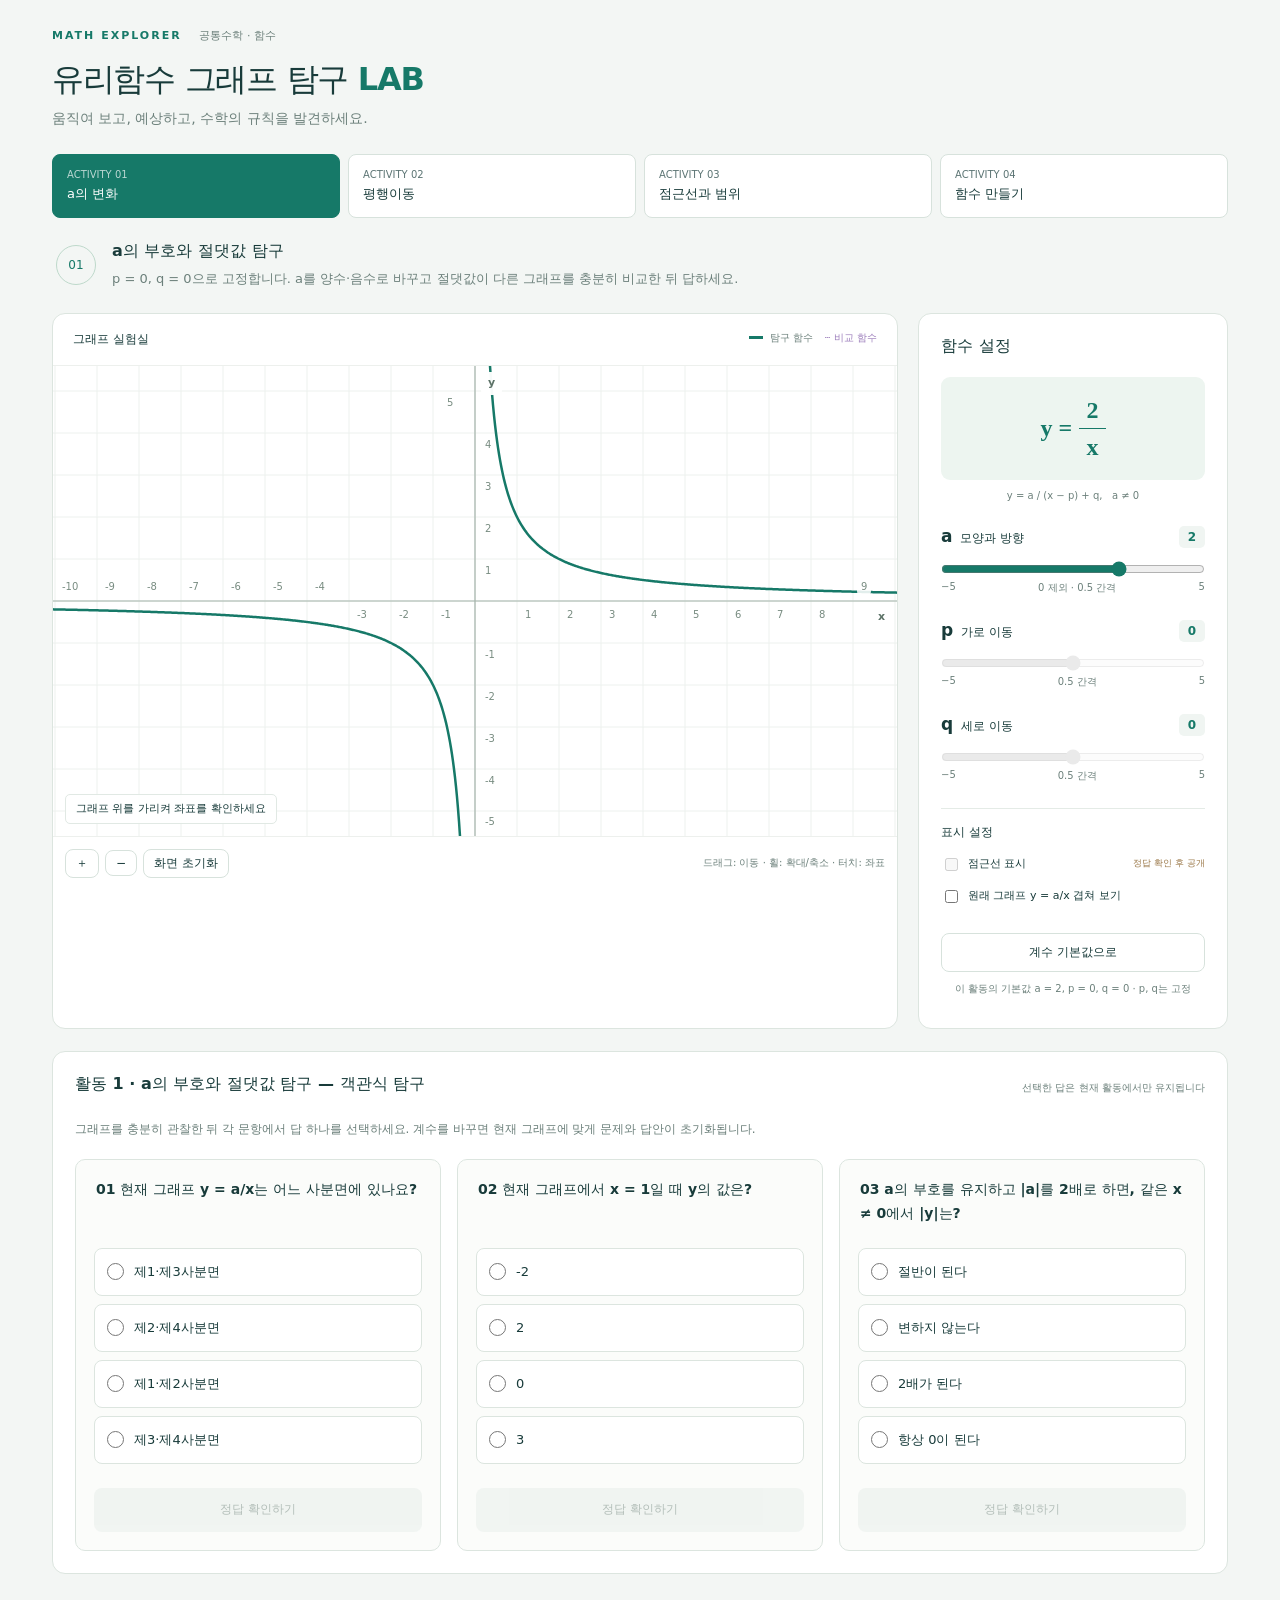
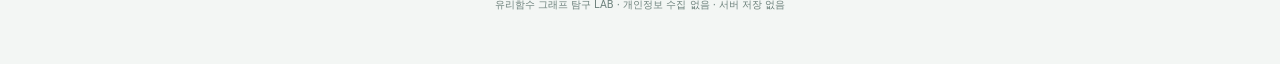
==== index.html @ aa5d27dc "Prepare rational function lab for static GitHub Pages hosting" ====
<!-- tools/build.py로 생성됨. 화면 구조는 tools/index.template.html에서 편집하세요. -->
<!doctype html>
<html lang="ko"><head><meta charset="utf-8"><meta name="viewport" content="width=device-width,initial-scale=1"><title>유리함수 그래프 탐구 LAB</title><link rel="icon" href="data:,"><!-- 편집 원본: style.css -->
<style>
:root{font-family:system-ui,-apple-system,"Segoe UI",sans-serif;color:#183b3a;background:#f3f6f4;font-synthesis:none;--green:#167968;--muted:#6c807b}*{box-sizing:border-box}body{margin:0}header,main{max-width:1240px;margin:auto;padding:28px 32px}header{padding-bottom:26px}.brand{font-size:11px;letter-spacing:2px;color:var(--green);font-weight:800}.brand span{letter-spacing:0;color:var(--muted);margin-left:12px;font-weight:500}h1{font-size:32px;letter-spacing:-1.3px;margin:15px 0 8px}em{font-style:normal;color:var(--green)}header p{font-size:14px;color:var(--muted);margin:0}main{padding-top:0}nav{display:grid;grid-template-columns:repeat(4,1fr);gap:8px}button{font:inherit;cursor:pointer;border:1px solid #d7e2dc;background:white;border-radius:8px;color:inherit;padding:10px 14px}button:hover{background:#eaf3ee}button:focus-visible,input:focus-visible,textarea:focus-visible{outline:3px solid #dc9a45;outline-offset:3px}nav button{text-align:left;font-size:13px;padding:14px}nav button span{display:block;font-size:10px;margin-bottom:5px;opacity:.7}nav button.active{background:var(--green);color:white;border-color:var(--green)}.prompt{display:flex;gap:16px;align-items:center;padding:23px 4px}.prompt>span{font-size:12px;color:var(--green);border:1px solid #bed9cb;border-radius:50%;width:40px;height:40px;display:grid;place-items:center;flex-shrink:0}h2{font-size:16px;margin:0 0 7px}.prompt p{font-size:13px;margin:0;color:var(--muted);line-height:1.6}.workspace{display:grid;grid-template-columns:minmax(0,1fr) 310px;gap:20px}.plot-panel,aside,.notes{background:white;border:1px solid #dce5df;border-radius:13px;overflow:hidden}.plot-head{display:flex;justify-content:space-between;padding:17px 20px;font-size:12px;border-bottom:1px solid #edf0ed}.plot-head span{font-size:10px;color:var(--muted)}i{display:inline-block;background:var(--green);width:14px;height:3px;vertical-align:middle;margin-right:4px}.compare-key{color:#9b7cba;font-weight:500;margin-left:8px}#plotWrap{height:470px;position:relative;overflow:hidden}canvas{width:100%;height:100%;display:block;touch-action:none}#coordinate{position:absolute;bottom:12px;left:12px;pointer-events:none;font-size:11px;background:#fffffff0;border:1px solid #e1e9e4;padding:6px 10px;border-radius:5px}.tools{padding:12px;display:flex;gap:6px;align-items:center;border-top:1px solid #edf0ed}.tools button{padding:5px 10px;font-size:12px}.tools small{margin-left:auto;font-size:10px;color:var(--muted)}aside{padding:22px}#formula{background:#edf5f0;border-radius:9px;text-align:center;padding:20px 5px;font-size:22px;font-weight:650;margin-top:20px;color:var(--green)}.hint{font-size:10px;color:var(--muted);text-align:center}.slider-row{margin:25px 0}.slider-label{display:flex;align-items:center;justify-content:space-between;font-size:12px}.slider-label b{font-size:17px}.slider-label output{background:#f0f5f2;padding:4px 9px;border-radius:5px;font-weight:650;color:var(--green)}input[type=range]{width:100%;accent-color:var(--green);margin:13px 0 2px}.range-label{display:flex;justify-content:space-between;color:var(--muted);font-size:10px}.settings{border-top:1px solid #e4ebe6;padding-top:15px}h3{font-size:12px;margin:0 0 14px}.settings label{display:flex;align-items:center;gap:7px;font-size:11px;margin:13px 0;line-height:1.5}input[type=checkbox]{accent-color:var(--green)}#locked{font-size:9px;color:#9a7747;margin-left:auto}.secondary{width:100%;font-size:12px;margin-top:14px}.notes{margin-top:22px;padding:22px}.section-heading{display:flex;justify-content:space-between;align-items:center;margin-bottom:17px}.section-heading span{font-size:10px;color:var(--muted)}.note-grid{display:grid;grid-template-columns:repeat(3,1fr);gap:16px}.note-grid label{display:flex;flex-direction:column;gap:7px}.note-grid b{font-size:12px;color:var(--green)}.note-grid span{font-size:11px;color:var(--muted)}textarea{resize:vertical;min-height:90px;border:1px solid #dce5df;border-radius:7px;background:#fbfcfa;padding:12px;font-family:inherit;font-size:12px;line-height:1.7;width:100%;color:inherit}.check-row{display:flex;justify-content:space-between;align-items:center;gap:10px;margin-top:16px}.check-row p{font-size:11px;color:var(--muted)}.primary{background:var(--green);color:white;border:0;font-size:12px;min-width:130px}.primary:hover{background:#105f51}.primary span{margin-left:20px}#result{margin-top:16px;background:#edf5f0;padding:16px;font-size:13px;line-height:1.9;border-radius:8px}footer{text-align:center;font-size:10px;color:var(--muted);padding:24px}@media(max-width:850px){header,main{padding-left:18px;padding-right:18px}.workspace{grid-template-columns:minmax(0,1fr) 260px}#plotWrap{height:470px}.tools small{display:none}nav button{font-size:11px;padding:10px}h1{font-size:27px}}@media(max-width:620px){.workspace{grid-template-columns:1fr}#plotWrap{height:400px}.note-grid{grid-template-columns:1fr}nav{grid-template-columns:repeat(2,1fr)}.section-heading{align-items:start;gap:8px;flex-direction:column}.plot-head{padding:14px 10px}header{padding-top:22px}.check-row{align-items:start}.brand span{display:none}}
/* 활동별 객관식 탐구와 목표 미션 */
[hidden]{display:none!important}button:disabled{cursor:default;opacity:.45;background:#e4ebe7;color:#5c746a}input[type=range]:disabled{opacity:.4;cursor:not-allowed}.quiz-guide{font-size:12px;color:var(--muted);line-height:1.7}.quiz-grid{display:grid;grid-template-columns:repeat(3,minmax(0,1fr));gap:16px;margin-top:20px}.quiz-card{border:1px solid #dce5df;border-radius:10px;padding:18px;background:#fbfcfa}.quiz-card fieldset{border:0;padding:0;margin:0 0 16px;min-width:0}.quiz-card legend{font-size:14px;font-weight:700;line-height:1.7;margin-bottom:14px;min-height:48px}.answer-option{display:flex;align-items:center;gap:10px;border:1px solid #dce5df;border-radius:8px;background:white;padding:12px;min-height:48px;margin:8px 0;font-size:13px;cursor:pointer;line-height:1.6}.answer-option:has(input:checked){border-color:var(--green);background:#edf5f0}.answer-option input{accent-color:var(--green);flex-shrink:0;margin:0;width:17px;height:17px}.quiz-check{width:100%;min-height:44px}.quiz-feedback{font-size:12px;line-height:1.9;margin:14px 0 0}.quiz-card.correct{border-color:#368e72}.quiz-card.incorrect{border-color:#c78a40}.quiz-card.incorrect .quiz-feedback{color:#8a5826}.mission-actions{display:flex;flex-wrap:wrap;gap:10px}.mission-actions button{min-height:44px}.target-key{color:#b52f2f!important}#missionPanel>p{font-size:14px;line-height:1.8}.mission-success,.mission-retry,.solution{padding:14px;margin-top:16px;border-radius:8px;font-size:13px;line-height:1.9}.mission-success,.solution{background:#edf5f0}.mission-retry{background:#fff4e7;color:#875626}@media(max-width:950px){.quiz-grid{grid-template-columns:1fr}.quiz-card legend{min-height:0}.answer-option{min-height:48px}}@media(min-width:621px) and (max-width:850px){#plotWrap{height:520px}}
/* 활동 4: 단계별 미션과 그래프 안의 성공 알림 */
.mission-choices{display:flex;gap:10px;flex-wrap:wrap;margin:16px 0}.mission-choices button{min-height:46px}.mission-choices button[aria-pressed=true]{outline:2px solid var(--green);outline-offset:2px}.mission-choices .mission-done{color:var(--green);background:#edf5f0;border-color:#95c7ad}#missionProgress{font-weight:700;color:var(--green)}#successOverlay{position:absolute;inset:0;display:grid;place-items:center;pointer-events:none;z-index:2;font-size:clamp(48px,8vw,84px);font-weight:900;color:#126852;text-shadow:0 2px 0 white,0 0 20px white,0 0 40px white;animation:success-appear .2s ease-out}#nextMission:disabled{opacity:.5}@keyframes success-appear{from{opacity:0;transform:scale(.9)}to{opacity:1;transform:scale(1)}}@media(prefers-reduced-motion:reduce){#successOverlay{animation:none}}
/* 모든 활동에 공통인 세로 분수: 외부 수식 라이브러리 없이 표시 */
#formula{font-family:Cambria,"Times New Roman",serif;font-size:clamp(19px,2.2vw,24px);font-weight:600;padding:18px 8px;min-height:98px;display:flex;align-items:center;justify-content:center;min-width:0}.math-equation{display:inline-flex;align-items:center;justify-content:center;gap:.22em;white-space:nowrap;max-width:100%;line-height:1.25}.math-fraction{display:inline-grid;grid-template-rows:auto auto;text-align:center;vertical-align:middle}.math-numerator{padding:0 .3em .12em;border-bottom:1.6px solid currentColor}.math-denominator{padding:.12em .24em 0}.math-prefix{margin-right:.08em}.math-negative{margin-right:-.12em}.math-offset{margin-left:.06em}#graphLabels{position:absolute;inset:0;pointer-events:none;overflow:hidden}.graph-label{position:absolute;white-space:nowrap;line-height:1.35;font:11px/1.35 system-ui,sans-serif;padding:3px 6px;border-radius:4px;background:#fffffff5;color:#5c7267;border:1px solid transparent;box-sizing:border-box}.graph-label.tick{font-size:10px;color:#788c81;padding:1px 3px;background:#ffffffdf}.graph-label.axis{font-style:italic;font-weight:600}.graph-label.asymptote{color:#8c601e;background:#fffaf0;border-color:#eddbb9}.graph-label.target-asymptote{color:#b23737;background:#fff7f7;border-color:#efcece}.graph-label.target-point{font-size:12px;font-weight:700;color:#b52f2f;background:white;border-color:#edbebe;box-shadow:0 1px 4px #78313112}#coordinate{max-width:calc(100% - 24px);line-height:1.45}#successOverlay{z-index:3}@media(max-width:360px){#formula{font-size:19px}.math-equation{gap:.14em}}
.label-leader{position:absolute;inset:0;pointer-events:none}.label-leader line{stroke:#cf7373;stroke-width:1;stroke-dasharray:3 3}
/* 활동 4 전용: 메뉴 → 간결한 미션 카드 → 기존 그래프/함수 설정 */
main:has(#missionPanel:not([hidden]))>.prompt{display:none}
#missionPanel{display:grid;gap:8px;margin:12px 0;padding:14px 18px}
#missionPanel .mission-heading{display:flex;align-items:center;justify-content:space-between;gap:12px}
#missionPanel .mission-heading h2{margin:0;font-size:16px;line-height:1.5}
#missionPanel #missionProgress{margin:0;font-size:13px;line-height:1.5;white-space:nowrap}
#missionPanel .mission-choices{gap:8px;margin:0;padding:3px 2px}
#missionPanel .mission-choices button{min-height:44px;padding:8px 14px;font-size:13px;line-height:1.4}
#missionPanel #missionDescription{margin:0;font-size:14px;line-height:1.6;word-break:keep-all;overflow-wrap:anywhere}
#missionPanel .mission-actions{gap:8px;margin:0}
#missionPanel .mission-actions button{min-height:44px;padding:8px 14px;font-size:13px;line-height:1.4;white-space:nowrap}
#missionPanel #missionFeedback,#missionPanel #missionSolution,#missionPanel #challengeComplete{margin:0;padding:6px 10px;font-size:12px;line-height:1.6;overflow-wrap:anywhere}
@media(max-width:620px){#missionPanel{padding:12px;gap:8px}#missionPanel .mission-heading{gap:8px}#missionPanel .mission-heading h2{font-size:15px}#missionPanel #missionProgress{font-size:12px}#missionPanel .mission-choices{display:grid;grid-template-columns:repeat(3,minmax(0,1fr))}#missionPanel .mission-choices button{padding:7px 4px;font-size:12px;overflow-wrap:anywhere}#missionPanel .mission-actions button{flex:1 1 auto}#missionPanel #missionDescription{font-size:13px}}
</style></head>
<body><header><div class="brand">MATH EXPLORER <span>공통수학 · 함수</span></div><h1>유리함수 그래프 탐구 <em>LAB</em></h1><p>움직여 보고, 예상하고, 수학의 규칙을 발견하세요.</p></header>
<main><p id="runtime-status" role="status">그래프를 준비하고 있습니다. 이 문구가 계속 보이면 미리보기의 JavaScript 실행 허용 여부를 확인해 주세요.</p><noscript><p>이 탐구 도구는 JavaScript가 필요합니다. 브라우저에서 JavaScript를 허용하고 다시 열어 주세요.</p></noscript><nav aria-label="탐구 활동" id="activities"></nav><section class="prompt"><span id="step"></span><div><h2 id="activityTitle"></h2><p id="question"></p></div></section>
<section id="missionPanel" class="notes" hidden aria-labelledby="missionTitle"><div class="mission-heading"><h2 id="missionTitle">목표 그래프 만들기</h2><p id="missionProgress" role="status"></p></div><div id="missionChoices" class="mission-choices" aria-label="미션 선택"></div><p id="missionDescription"></p><div class="mission-actions"><button id="checkMission" class="primary">미션 확인하기</button><button id="showSolution" disabled>정답 해설</button><button id="nextMission" class="primary" disabled>다음 미션 →</button><button id="restartChallenge">처음부터 다시 도전</button></div><div id="missionFeedback" role="status" hidden></div><div id="missionSolution" class="solution" hidden></div><p id="challengeComplete" class="mission-success" role="status" hidden>축하합니다! 유리함수 그래프 챌린지의 모든 미션을 완료했습니다!</p></section>
<div class="workspace"><section class="plot-panel" aria-label="좌표평면"><div class="plot-head"><strong>그래프 실험실</strong><span><i></i> 탐구 함수 <b class="compare-key">┄ 비교 함수</b></span></div><div id="plotWrap"><canvas id="plot" aria-label="유리함수 그래프. 드래그로 이동하고 휠로 확대할 수 있습니다."></canvas><div id="graphLabels" aria-label="좌표와 점근선 레이블"></div><div id="successOverlay" role="status" aria-live="polite" hidden>성공!</div><output id="coordinate">그래프 위를 가리켜 좌표를 확인하세요</output></div><div class="tools"><button id="zoomIn" aria-label="확대">＋</button><button id="zoomOut" aria-label="축소">−</button><button id="resetView">화면 초기화</button><small>드래그: 이동 · 휠: 확대/축소 · 터치: 좌표</small></div></section>
<aside><h2>함수 설정</h2><div id="formula" aria-live="polite"></div><p class="hint">y = a / (x − p) + q, &nbsp; a ≠ 0</p><div id="sliders"></div><div class="settings"><h3>표시 설정</h3><label><input type="checkbox" id="asymptotes" disabled> 점근선 표시 <span id="locked">정답 확인 후 공개</span></label><label><input type="checkbox" id="compare"> 원래 그래프 y = a/x 겹쳐 보기</label></div><button id="resetAll" class="secondary">계수 기본값으로</button><p class="hint" id="controlHint"></p></aside></div>

<section class="notes" aria-labelledby="quizTitle"><div class="section-heading"><h2 id="quizTitle"></h2><span>선택한 답은 현재 활동에서만 유지됩니다</span></div><p class="quiz-guide" id="quizGuide"></p><div id="quizCards" class="quiz-grid"></div></section><footer>유리함수 그래프 탐구 LAB · 개인정보 수집 없음 · 서버 저장 없음</footer></main><!-- 편집 원본: math.js -->
<script>
/* Pure mathematical helpers shared by the browser and the regression tests. */
(function(root){
  const A_VALUES=Array.from({length:21},(_,i)=>(i-10)/2).filter(v=>v!==0);
  const MISSION_A_VALUES=Array.from({length:41},(_,i)=>(i-20)/2).filter(v=>v!==0);
  function value(x,a,p,q){return x===p?NaN:a/(x-p)+q;}
  function formula(a,p,q){return `y = ${a} / (${p===0?'x':p<0?`x + ${-p}`:`x − ${p}`})${q===0?'':q<0?` − ${-q}`:` + ${q}`}`;}
  function toScreen(x,y,v){return {x:v.width/2+(x-v.cx)*v.scale,y:v.height/2-(y-v.cy)*v.scale};}
  function toWorld(x,y,v){return {x:v.cx+(x-v.width/2)/v.scale,y:v.cy-(y-v.height/2)/v.scale};}
  // Sample separately on each side of the pole. Only retain points inside
  // a padded viewport; insert intersections with the top/bottom edges so
  // a branch cannot disappear when its visible portion is very narrow.
  function branches(a,p,q,v){
    const left=v.cx-v.width/(2*v.scale),right=v.cx+v.width/(2*v.scale);
    const bottom=v.cy-(v.height/2+4)/v.scale,top=v.cy+(v.height/2+4)/v.scale;
    return [[left,Math.min(p,right)],[Math.max(p,left),right]].map(([lo,hi])=>{
      if(lo>=hi)return [];
      const xs=[lo,hi];
      for(let px=0;px<=v.width;px++){const x=left+px/v.scale;if(x>lo&&x<hi)xs.push(x);}
      for(const y of [bottom,top]){if(y!==q){const x=p+a/(y-q);if(x>lo&&x<hi)xs.push(x);}}
      return xs.sort((x,y)=>x-y).filter(x=>x!==p).map(x=>({x,y:value(x,a,p,q)})).filter(pt=>Number.isFinite(pt.y)&&pt.y>=bottom-1e-8&&pt.y<=top+1e-8);
    });
  }
  // Mission definitions must have a nonzero solution and be reachable by the sliders.
  function makeMission(p,q,x,y){
    const a=(y-q)*(x-p);
    if(![p,q,x,y,a].every(Number.isFinite)||x===p||a===0||
      !Number.isInteger(a*2)||Math.abs(a)>10||
      ![p,q].every(n=>n>=-5&&n<=5&&Number.isInteger(n*2)))
      throw new Error('슬라이더로 만들 수 없는 미션입니다. 목표점과 점근선 조건을 확인하세요.');
    return Object.freeze({p,q,x,y,a});
  }
  function checkMission(a,p,q,target){
    const valid=[a,p,q].every(Number.isFinite)&&a!==0;
    const actual=valid?value(target.x,a,p,q):NaN;
    const near=(x,y)=>Number.isFinite(x)&&Math.abs(x-y)<=1e-9;
    const vertical=valid&&near(p,target.p),horizontal=valid&&near(q,target.q);
    const point=valid&&near(actual,target.y);
    return {vertical,horizontal,point,actual,success:vertical&&horizontal&&point};
  }
  const api={A_VALUES,MISSION_A_VALUES,value,formula,toScreen,toWorld,branches,makeMission,checkMission};
  if(typeof module!=='undefined')module.exports=api;else root.LabMath=api;
})(typeof window!=='undefined'?window:globalThis);
</script><!-- 편집 원본: app.js -->
<script>
const M=LabMath,$=id=>document.getElementById(id);
const missions=[
 {name:'기본',target:M.makeMission(-2,3,-1,5)},
 {name:'응용',target:M.makeMission(1,-2,3,-3)},
 {name:'도전',target:M.makeMission(-1,2,1,-1)}
];
let missionIndex=0,target=missions[0].target;
const completed=missions.map(()=>false);
let successTimer=null;
function aValues(){return activity===3?M.MISSION_A_VALUES:M.A_VALUES;}
const activities=[
 {label:'a의 변화',title:'a의 부호와 절댓값 탐구',prompt:'p = 0, q = 0으로 고정합니다. a를 양수·음수로 바꾸고 절댓값이 다른 그래프를 충분히 비교한 뒤 답하세요.',defaults:[2,0,0]},
 {label:'평행이동',title:'p, q에 따른 평행이동',prompt:'비교 그래프 y = a/x와 겹쳐 보세요. p와 q를 하나씩 바꾸며 좌우·상하 이동을 관찰한 뒤 답하세요.',defaults:[2,1,-1]},
 {label:'점근선과 범위',title:'점근선·정의역·치역 예측',prompt:'먼저 그래프를 관찰해 점근선과 가질 수 없는 값을 예상하세요. 답을 확인하면 현재 점근선을 표시하거나 숨길 수 있습니다.',defaults:[-2,1,2]},
 {label:'함수 만들기',title:'조건에 맞는 유리함수 만들기',prompt:'빨간 목표점과 목표 점근선을 관찰하고 계수를 조절하세요. 조건을 모두 만족하면 자동으로 성공하며 다음 미션이 열립니다.',defaults:[1,0,0]}
];
let a=2,p=0,q=0,activity=0,questions=[],answers=[],solutionOpen=false;
const v={cx:0,cy:0,scale:42,width:0,height:0};
const canvas=$('plot'),ctx=canvas.getContext('2d');
activities.forEach((item,i)=>{const b=document.createElement('button');b.innerHTML=`<span>ACTIVITY 0${i+1}</span>${item.label}`;b.onclick=()=>selectActivity(i);$('activities').append(b);});
for(const key of ['a','p','q']){
 const row=document.createElement('div');row.className='slider-row';
 row.innerHTML=`<label class="slider-label" for="slider-${key}"><span><b>${key}</b> &nbsp;${{a:'모양과 방향',p:'가로 이동',q:'세로 이동'}[key]}</span><output id="value-${key}"></output></label><input id="slider-${key}" type="range" min="${key==='a'?0:-5}" max="${key==='a'?19:5}" step="${key==='a'?1:.5}"><div class="range-label"><span>−5</span><span>${key==='a'?'0 제외 · ':''}0.5 간격</span><span>5</span></div>`;
 $('sliders').append(row);
 $(`slider-${key}`).oninput=e=>{
   if(e.target.disabled)return;
   const n=Number(e.target.value);if(key==='a')a=aValues()[n];if(key==='p')p=n;if(key==='q')q=n;
   resetQuiz();solutionOpen=false;$('missionSolution').hidden=true;
   if(activity===3)renderMission();sync();
 };
}
// A single renderer for every activity; HTML/CSS fractions need no CDN or font download.
function renderFormula(element,a,p,q){
 element.replaceChildren();element.setAttribute('role','math');element.setAttribute('aria-label',M.formula(a,p,q));
 const equation=document.createElement('span');equation.className='math-equation';equation.setAttribute('aria-hidden','true');
 const part=(text,className)=>{const span=document.createElement('span');span.className=className;span.textContent=text;return span;};
 equation.append(part('y =','math-prefix'));
 if(a<0)equation.append(part('−','math-negative'));
 const fraction=document.createElement('span');fraction.className='math-fraction';
 fraction.append(part(String(Math.abs(a)),'math-numerator'),part(p===0?'x':`x ${p<0?'+':'−'} ${Math.abs(p)}`,'math-denominator'));
 equation.append(fraction);if(q!==0)equation.append(part(`${q<0?'−':'+'} ${Math.abs(q)}`,'math-offset'));
 element.append(equation);
}
function sync(){
 for(const [key,num] of Object.entries({a,p,q})){
   $(`slider-${key}`).value=key==='a'?aValues().indexOf(num):num;
   $(`slider-${key}`).setAttribute('aria-valuetext',String(num));$(`value-${key}`).textContent=num;
   $(`slider-${key}`).disabled=activity===0&&key!=='a';
 }
 renderFormula($('formula'),a,p,q);draw();
}
function resetView(){v.cx=0;v.cy=activity===3?target.y/2:0;v.scale=42;}
function selectActivity(i){
 cancelSuccess();activity=i;[a,p,q]=activities[i].defaults;
 const aSlider=$('slider-a');aSlider.max=aValues().length-1;
 const limits=aSlider.parentElement.querySelectorAll('.range-label span');limits[0].textContent=i===3?'−10':'−5';limits[2].textContent=i===3?'10':'5';
 [...$('activities').children].forEach((b,n)=>{b.classList.toggle('active',n===i);b.setAttribute('aria-pressed',n===i);});
 $('step').textContent=`0${i+1}`;$('activityTitle').textContent=activities[i].title;$('question').textContent=activities[i].prompt;
 $('quizTitle').textContent=`활동 ${i+1} · ${activities[i].title} — 객관식 탐구`;
 $('quizGuide').textContent='그래프를 충분히 관찰한 뒤 각 문항에서 답 하나를 선택하세요. 계수를 바꾸면 현재 그래프에 맞게 문제와 답안이 초기화됩니다.';
 $('compare').checked=i===1;$('missionPanel').hidden=i!==3;solutionOpen=false;
 $('missionFeedback').hidden=true;$('missionSolution').hidden=true;
 $('controlHint').textContent=`이 활동의 기본값 a = ${a}, p = ${p}, q = ${q}${i===0?' · p, q는 고정':''}`;
 $('coordinate').textContent='그래프 위를 가리켜 좌표를 확인하세요';
 resetView();resetQuiz();if(i===3){renderMissionControls();renderMission();}sync();
}
function question(title,correct,distractors,explain,index){
 const options=[...new Set(distractors)].filter(x=>x!==correct).slice(0,3);
 options.splice(index%4,0,correct);
 return {title,options,correct:options.indexOf(correct),explain};
}
function makeQuestions(){
 const horizontal=p===0?'가로 이동 없음':`${p>0?'오른쪽':'왼쪽'}으로 ${Math.abs(p)}`;
 const vertical=q===0?'세로 이동 없음':`${q>0?'위':'아래'}로 ${Math.abs(q)}`;
 const banks=[
  [
   ['현재 그래프 y = a/x는 어느 사분면에 있나요?',a>0?'제1·제3사분면':'제2·제4사분면',['제1·제3사분면','제2·제4사분면','제1·제2사분면','제3·제4사분면'],`a = ${a}일 때 x와 y의 부호가 ${a>0?'같으므로 제1·제3':'반대이므로 제2·제4'}사분면에 있습니다.`],
   ['현재 그래프에서 x = 1일 때 y의 값은?',`${a}`,[`${-a}`,'0',`${a+1}`,`${a-1}`],`y = a/1 = ${a}입니다. 그래프의 x = 1인 점과 비교해 보세요.`],
   ['a의 부호를 유지하고 |a|를 2배로 하면, 같은 x ≠ 0에서 |y|는?', '2배가 된다',['절반이 된다','변하지 않는다','항상 0이 된다'],'|y| = |a|/|x|이므로 같은 x에서 |a|가 2배이면 |y|도 2배입니다.']
  ],
  [
   ['현재 그래프는 y = a/x에서 가로로 어떻게 이동했나요?',horizontal,['가로 이동 없음',`오른쪽으로 ${Math.abs(p)||1}`,`왼쪽으로 ${Math.abs(p)||1}`,'위로 1','아래로 1'],`x − p의 p = ${p}이므로 ${horizontal}입니다.`],
   ['현재 그래프는 y = a/x에서 세로로 어떻게 이동했나요?',vertical,['세로 이동 없음',`위로 ${Math.abs(q)||1}`,`아래로 ${Math.abs(q)||1}`,'오른쪽으로 1','왼쪽으로 1'],`함수 전체에 q = ${q}를 더하므로 ${vertical}입니다.`],
   ['현재 그래프의 대칭 중심은 어디인가요?',`(${p}, ${q})`,[`(${p+1}, ${q})`,`(${p}, ${q+1})`,`(${p+1}, ${q+1})`],`원래 그래프의 대칭 중심 (0, 0)이 (p, q) = (${p}, ${q})로 이동합니다.`]
  ],
  [
   ['현재 그래프의 두 점근선의 방정식은?',`x = ${p}, y = ${q}`,[`x = ${p+1}, y = ${q}`,`x = ${p}, y = ${q+1}`,`x = ${p+1}, y = ${q+1}`],`분모가 0인 x = ${p}와 그래프가 가까워지는 수평선 y = ${q}가 점근선입니다.`],
   ['현재 함수의 정의역은? (x는 실수)',`x ≠ ${p}`,[`x = ${p}`,`x > ${p}`,'모든 실수'],`x = ${p}에서는 분모가 0이므로 제외합니다. 다른 모든 실수 x에서는 함수값이 존재합니다.`],
   ['현재 함수의 치역은? (y는 실수)',`y ≠ ${q}`,[`y = ${q}`,`y > ${q}`,'모든 실수'],`a ≠ 0이므로 a/(x − p)는 0이 될 수 없습니다. 따라서 y = ${q}만 제외됩니다.`]
  ],
  [
   [`목표 수직점근선 x = ${target.p}를 만들려면 p는?`,`${target.p}`,[`${target.p+1}`,`${target.p-1}`,`${target.p+2}`],`수직점근선은 x = p이므로 p = ${target.p}입니다.`],
   [`목표 수평점근선 y = ${target.q}를 만들려면 q는?`,`${target.q}`,[`${target.q+1}`,`${target.q-1}`,`${target.q+2}`],`수평점근선은 y = q이므로 q = ${target.q}입니다.`],
   [`p = ${target.p}, q = ${target.q}일 때 목표점 (${target.x}, ${target.y})를 대입한 식은?`,`${target.y} = a/(${target.x-target.p}) + (${target.q})`,[`${target.y} = a/(${target.x-target.p+1}) + (${target.q})`,`${target.y} = a/(${target.x-target.p}) + (${target.q+1})`,`${target.x} = a/(${target.x-target.p}) + (${target.q})`],`x = ${target.x}, y = ${target.y}를 대입합니다. 이 관계를 이용해 a를 구하고 슬라이더로 도전하세요.`]
  ]
 ];
 return banks[activity].map((item,i)=>question(...item,i+activity));
}
function resetQuiz(){
 questions=makeQuestions();answers=questions.map(()=>null);
 $('asymptotes').checked=false;$('asymptotes').disabled=activity!==3;$('locked').hidden=activity===3;
 $('quizCards').replaceChildren();
 questions.forEach((item,i)=>{
   const card=document.createElement('article');card.className='quiz-card';
   const field=document.createElement('fieldset'),legend=document.createElement('legend');legend.textContent=`0${i+1}  ${item.title}`;field.append(legend);
   item.options.forEach((text,j)=>{
     const label=document.createElement('label');label.className='answer-option';
     const input=document.createElement('input');input.type='radio';input.name=`quiz-${i}`;input.value=j;
     const span=document.createElement('span');span.textContent=text;label.append(input,span);field.append(label);
     input.onchange=()=>{answers[i]=j;button.disabled=false;feedback.hidden=true;card.classList.remove('correct','incorrect');};
   });
   const button=document.createElement('button');button.className='primary quiz-check';button.textContent='정답 확인하기';button.disabled=true;
   const feedback=document.createElement('p');feedback.className='quiz-feedback';feedback.hidden=true;feedback.setAttribute('role','status');
   button.onclick=()=>{
     if(answers[i]===null)return;
     const ok=answers[i]===item.correct;
     feedback.textContent=`${ok?'정답입니다!':'다시 살펴보세요.'} 정답: ${item.options[item.correct]}. ${item.explain}`;
     feedback.hidden=false;card.classList.toggle('correct',ok);card.classList.toggle('incorrect',!ok);
     $('asymptotes').disabled=false;$('asymptotes').checked=true;$('locked').hidden=true;draw();
   };
   card.append(field,button,feedback);$('quizCards').append(card);
 });
}
function cancelSuccess(){
 if(successTimer!==null)clearTimeout(successTimer);
 successTimer=null;$('successOverlay').hidden=true;
}
function renderMissionControls(){
 $('missionProgress').textContent=`3개 중 ${completed.filter(Boolean).length}개 완료`;
 $('missionChoices').replaceChildren();
 missions.forEach((mission,i)=>{
   const unlocked=i===0||completed[i-1],button=document.createElement('button');
   button.textContent=`${completed[i]?'✓ ':unlocked?'':'🔒 '}미션 ${i+1} · ${mission.name}`;
   button.disabled=!unlocked;button.className=completed[i]?'mission-done':'';
   button.setAttribute('aria-pressed',String(i===missionIndex));
   button.onclick=()=>selectMission(i);$('missionChoices').append(button);
 });
 $('missionDescription').textContent=`미션 ${missionIndex+1} (${missions[missionIndex].name}): 점근선 x = ${target.p}, y = ${target.q}이고 점 (${target.x}, ${target.y})를 지나는 함수를 만드세요.`;
 $('nextMission').disabled=!completed[missionIndex]||missionIndex===missions.length-1||successTimer!==null;
 $('showSolution').disabled=!completed[missionIndex];
 $('challengeComplete').hidden=!completed.every(Boolean);
}
function selectMission(i){
 if(i<0||i>=missions.length||(i>0&&!completed[i-1]))return;
 cancelSuccess();missionIndex=i;target=missions[i].target;
 [a,p,q]=activities[3].defaults;solutionOpen=false;$('missionSolution').hidden=true;
 $('coordinate').textContent='그래프 위를 가리켜 좌표를 확인하세요';
 resetView();resetQuiz();renderMissionControls();renderMission();sync();
}
function showSolution(){
 if(!completed[missionIndex])return;
 solutionOpen=true;$('missionSolution').textContent=`정답 함수: ${M.formula(target.a,target.p,target.q)}. p = ${target.p}, q = ${target.q}이고 목표점을 대입하면 ${target.y} = a/(${target.x-target.p}) + (${target.q})이므로 a = ${target.a}입니다.`;
 $('missionSolution').hidden=false;
}
function celebrate(){
 completed[missionIndex]=true;
 $('successOverlay').hidden=false;
 const shownMission=missionIndex;
 successTimer=setTimeout(()=>{
   successTimer=null;$('successOverlay').hidden=true;
   if(activity===3&&missionIndex===shownMission)renderMissionControls();
 },1000);
 renderMissionControls();
}
function renderMission(){
 const result=M.checkMission(a,p,q,target),messages=[];
 if(!result.vertical)messages.push(`수직점근선 불일치: 현재 x = ${p}, 목표 x = ${target.p}`);
 if(!result.horizontal)messages.push(`수평점근선 불일치: 현재 y = ${q}, 목표 y = ${target.q}`);
 if(!result.point)messages.push(Number.isFinite(result.actual)?`목표점 불일치: f(${target.x}) = ${Number(result.actual.toFixed(6))}, 목표값 ${target.y}`:`x = ${target.x}에서 분모가 0이므로 목표점을 지날 수 없습니다.`);
 $('missionFeedback').textContent=result.success?'미션 성공! 두 점근선과 목표점을 모두 만족했습니다.':messages.join(' · ');
 $('missionFeedback').className=result.success?'mission-success':'mission-retry';$('missionFeedback').hidden=false;
 if(result.success){if(!completed[missionIndex])celebrate();showSolution();}
 else if(!solutionOpen)$('missionSolution').hidden=true;
}
$('checkMission').onclick=renderMission;
$('showSolution').onclick=showSolution;
$('nextMission').onclick=()=>{if(!$('nextMission').disabled)selectMission(missionIndex+1);};
$('restartChallenge').onclick=()=>{cancelSuccess();completed.fill(false);selectMission(0);};
// Labels live in an overlay so their bounds can be measured and kept inside
// the plot. Only annotations move; every mathematical coordinate stays fixed.
let graphLabels=[],labelObstacles=[],curvePixels=[];
function addLabel(text,x,y,kind,candidates){graphLabels.push({text,x,y,kind,candidates});}
function drawTarget(){
 const {width:w,height:h}=v,pt=M.toScreen(target.x,target.y,v),pole=M.toScreen(target.p,target.q,v);
 if(pole.x>=0&&pole.x<=w)line(pole.x,0,pole.x,h,'#cc4b4b',1.5,[7,5]);
 if(pole.y>=0&&pole.y<=h)line(0,pole.y,w,pole.y,'#cc4b4b',1.5,[7,5]);
 if(pt.x>=0&&pt.x<=w&&pt.y>=0&&pt.y<=h){
   ctx.beginPath();ctx.arc(pt.x,pt.y,6,0,Math.PI*2);ctx.fillStyle='#cf3737';ctx.fill();ctx.strokeStyle='white';ctx.lineWidth=2;ctx.stroke();
   labelObstacles.push({x:pt.x-9,y:pt.y-9,w:18,h:18});
   addLabel(`(${target.x}, ${target.y})`,pt.x,pt.y,'target-point',[[12,-32],[12,12],[-90,-32],[-90,12],[20,-10],[-100,-10]]);
 }
 const sameX=$('asymptotes').checked&&p===target.p,sameY=$('asymptotes').checked&&q===target.q;
 if(pole.x>=0&&pole.x<=w)addLabel(`${sameX?'목표·현재':'목표'} x = ${target.p}`,pole.x,0,'target-asymptote',[[10,12],[-120,12],[10,48],[-120,48],[10,h-66]]);
 if(pole.y>=0&&pole.y<=h)addLabel(`${sameY?'목표·현재':'목표'} y = ${target.q}`,0,pole.y,'target-asymptote',[[12,-32],[12,12],[w-138,-32],[w-138,12]]);
}
function line(x1,y1,x2,y2,color,width=1,dash=[]){ctx.beginPath();ctx.strokeStyle=color;ctx.lineWidth=width;ctx.setLineDash(dash);ctx.moveTo(x1,y1);ctx.lineTo(x2,y2);ctx.stroke();ctx.setLineDash([]);}
function layoutLabels(){
 const layer=$('graphLabels'),occupied=[...labelObstacles],padding=5;
 const overlaps=(a,b)=>a.x<b.x+b.w+3&&a.x+a.w+3>b.x&&a.y<b.y+b.h+3&&a.y+a.h+3>b.y;
 const bounds=canvas.getBoundingClientRect(),readout=$('coordinate').getBoundingClientRect();
 occupied.push({x:readout.left-bounds.left,y:readout.top-bounds.top,w:readout.width,h:readout.height});
 const order={'target-point':0,'target-asymptote':1,'asymptote':2,'axis':3,'tick':4};
 layer.replaceChildren();
 graphLabels.sort((a,b)=>order[a.kind]-order[b.kind]).forEach(label=>{
   const el=document.createElement('span');el.className=`graph-label ${label.kind}`;el.textContent=label.text;el.dataset.kind=label.kind;layer.append(el);
   const w=el.offsetWidth,h=el.offsetHeight;
   if(w>v.width-2*padding||h>v.height-2*padding){el.remove();return;}
   const makeBox=(x,y)=>({x:Math.max(padding,Math.min(v.width-w-padding,x)),y:Math.max(padding,Math.min(v.height-h-padding,y)),w,h});
   let candidates=label.candidates.map(([dx,dy])=>makeBox(label.x+dx,label.y+dy));
   // Essential labels can move further when a zoom or pan crowds an edge.
   if(label.kind!=='tick')for(let y=padding;y+h<=v.height-padding;y+=28)for(let x=padding;x+w<=v.width-padding;x+=40)candidates.push(makeBox(x,y));
   let best=null,score=Infinity;
   for(const box of candidates){
     if(occupied.some(other=>overlaps(box,other)))continue;
     let cost=Math.hypot(box.x-label.x,box.y-label.y)*.35;
     for(const pt of curvePixels)if(pt.x>=box.x-3&&pt.x<=box.x+w+3&&pt.y>=box.y-3&&pt.y<=box.y+h+3)cost+=4;
     // Avoid running text along either axis or either set of asymptotes.
     for(const x of [M.toScreen(0,0,v).x,...($('asymptotes').checked?[M.toScreen(p,0,v).x]:[]),...(activity===3?[M.toScreen(target.p,0,v).x]:[])])if(x>box.x&&x<box.x+w)cost+=12;
     for(const y of [M.toScreen(0,0,v).y,...($('asymptotes').checked?[M.toScreen(0,q,v).y]:[]),...(activity===3?[M.toScreen(0,target.q,v).y]:[])])if(y>box.y&&y<box.y+h)cost+=12;
     if(cost<score){score=cost;best=box;}
   }
   if(!best){el.remove();return;}
   el.style.left=`${best.x}px`;el.style.top=`${best.y}px`;occupied.push(best);
   if(label.kind==='target-point'){
     const end={x:Math.max(best.x,Math.min(best.x+best.w,label.x)),y:Math.max(best.y,Math.min(best.y+best.h,label.y))};
     const distance=Math.hypot(end.x-label.x,end.y-label.y);
     if(distance>10){
       const ns='http://www.w3.org/2000/svg',svg=document.createElementNS(ns,'svg'),leader=document.createElementNS(ns,'line');
       svg.classList.add('label-leader');svg.setAttribute('width',v.width);svg.setAttribute('height',v.height);svg.setAttribute('aria-hidden','true');
       leader.setAttribute('x1',label.x+(end.x-label.x)*9/distance);leader.setAttribute('y1',label.y+(end.y-label.y)*9/distance);leader.setAttribute('x2',end.x);leader.setAttribute('y2',end.y);svg.append(leader);layer.prepend(svg);
     }
   }
 });
}
function draw(){if(!v.width)return;const {width:w,height:h,scale:s}=v;ctx.clearRect(0,0,w,h);ctx.fillStyle='#ffffff';ctx.fillRect(0,0,w,h);
 graphLabels=[];labelObstacles=[];curvePixels=[];
 const min=M.toWorld(0,h,v),max=M.toWorld(w,0,v);let unit=1;while(unit*s<36)unit*=2;while(unit*s>100)unit/=2;
 const origin=M.toScreen(0,0,v);
 for(let x=Math.ceil(min.x/unit)*unit;x<=max.x;x+=unit){const px=M.toScreen(x,0,v).x;line(px,0,px,h,'#edf1ee');if(Math.abs(x)>1e-9)addLabel(String(+x.toFixed(3)),px,Math.max(6,Math.min(h-46,origin.y)),'tick',[[4,5],[4,-23],[-24,5],[-24,-23]]);}
 for(let y=Math.ceil(min.y/unit)*unit;y<=max.y;y+=unit){const py=M.toScreen(0,y,v).y;line(0,py,w,py,'#edf1ee');if(Math.abs(y)>1e-9)addLabel(String(+y.toFixed(3)),Math.max(6,Math.min(w-48,origin.x)),py,'tick',[[6,-20],[-32,-20],[6,3],[-32,3]]);}
 if(origin.y>=0&&origin.y<=h)line(0,origin.y,w,origin.y,'#a4b3aa',1.2);
 if(origin.x>=0&&origin.x<=w)line(origin.x,0,origin.x,h,'#a4b3aa',1.2);
 addLabel('x',w-18,Math.max(6,Math.min(h-30,origin.y)),'axis',[[0,-25],[0,5]]);
 addLabel('y',Math.max(6,Math.min(w-24,origin.x)),6,'axis',[[6,0],[-22,0]]);
 if($('asymptotes').checked){
   const pole=M.toScreen(p,q,v);
   if(pole.x>=0&&pole.x<=w){line(pole.x,0,pole.x,h,'#bb852e',1.5,[6,5]);if(activity!==3||p!==target.p)addLabel(`x = ${p}`,pole.x,0,'asymptote',[[10,12],[-85,12],[10,48],[-85,48]]);}
   if(pole.y>=0&&pole.y<=h){line(0,pole.y,w,pole.y,'#bb852e',1.5,[6,5]);if(activity!==3||q!==target.q)addLabel(`y = ${q}`,0,pole.y,'asymptote',[[12,-32],[12,12],[w-100,-32],[w-100,12]]);}
 }
 function curve(pp,qq,color,dash){ctx.save();ctx.beginPath();ctx.rect(0,0,w,h);ctx.clip();ctx.strokeStyle=color;ctx.lineWidth=2.5;ctx.setLineDash(dash);for(const points of M.branches(a,pp,qq,v)){ctx.beginPath();points.forEach((pt,i)=>{const xy=M.toScreen(pt.x,pt.y,v);if(i%4===0)curvePixels.push(xy);if(i===0)ctx.moveTo(xy.x,xy.y);else ctx.lineTo(xy.x,xy.y);});ctx.stroke();}ctx.restore();}
 if($('compare').checked)curve(0,0,'#a48abb',[5,5]);curve(p,q,'#167968',[]);
 if(activity===3)drawTarget();layoutLabels();
}
function resize(){const r=canvas.getBoundingClientRect(),dpr=window.devicePixelRatio||1;v.width=r.width;v.height=r.height;canvas.width=Math.round(r.width*dpr);canvas.height=Math.round(r.height*dpr);ctx.setTransform(dpr,0,0,dpr,0,0);draw();if(v.width>0&&v.height>0)$('runtime-status').hidden=true;}
new ResizeObserver(resize).observe($('plotWrap'));
function zoom(f,x=v.width/2,y=v.height/2){const before=M.toWorld(x,y,v);v.scale=Math.max(10,Math.min(300,v.scale*f));const after=M.toWorld(x,y,v);v.cx+=before.x-after.x;v.cy+=before.y-after.y;draw();}
$('zoomIn').onclick=()=>zoom(1.25);$('zoomOut').onclick=()=>zoom(.8);
$('resetView').onclick=()=>{resetView();draw();};
$('resetAll').onclick=()=>selectActivity(activity);
$('compare').onchange=draw;$('asymptotes').onchange=draw;
canvas.addEventListener('wheel',e=>{e.preventDefault();const r=canvas.getBoundingClientRect();zoom(e.deltaY<0?1.1:1/1.1,e.clientX-r.left,e.clientY-r.top);},{passive:false});
let drag=null;
function inspect(e){const r=canvas.getBoundingClientRect(),pt=M.toWorld(e.clientX-r.left,e.clientY-r.top,v),y=M.value(pt.x,a,p,q);$('coordinate').textContent=`x = ${pt.x.toFixed(2)} · ${Math.abs(pt.x-p)<.5/v.scale?'x = p 근처: 함수값 없음 또는 매우 큼':`y = ${y.toFixed(2)}`}`;layoutLabels();}
canvas.onpointerdown=e=>{if(drag)return;drag={id:e.pointerId,x:e.clientX,y:e.clientY};canvas.setPointerCapture(e.pointerId);inspect(e);};
canvas.onpointermove=e=>{if(drag&&drag.id===e.pointerId){v.cx-=(e.clientX-drag.x)/v.scale;v.cy+=(e.clientY-drag.y)/v.scale;v.cx=Math.max(-10000,Math.min(10000,v.cx));v.cy=Math.max(-10000,Math.min(10000,v.cy));drag={id:e.pointerId,x:e.clientX,y:e.clientY};draw();}inspect(e);};
canvas.onpointerup=canvas.onpointercancel=e=>{if(drag?.id===e.pointerId)drag=null;};
selectActivity(0);sync();resize();
</script></body></html>
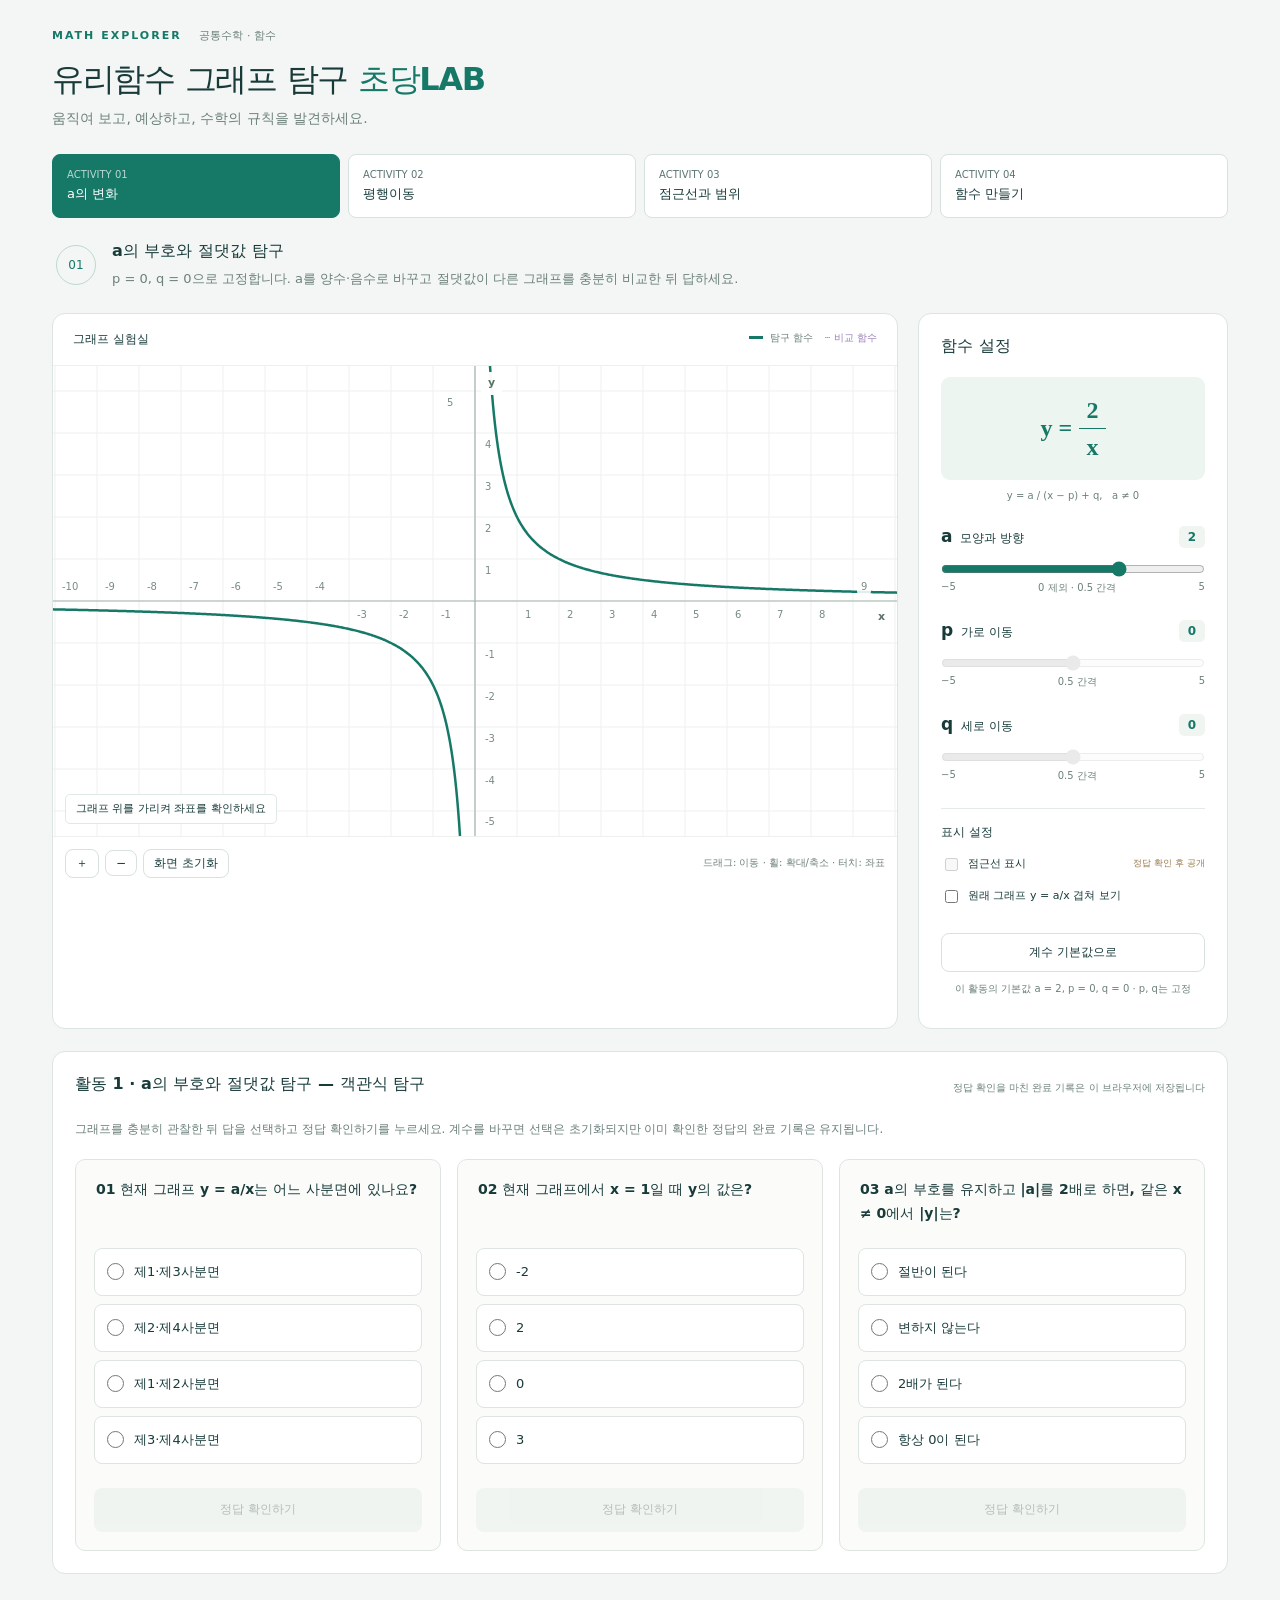
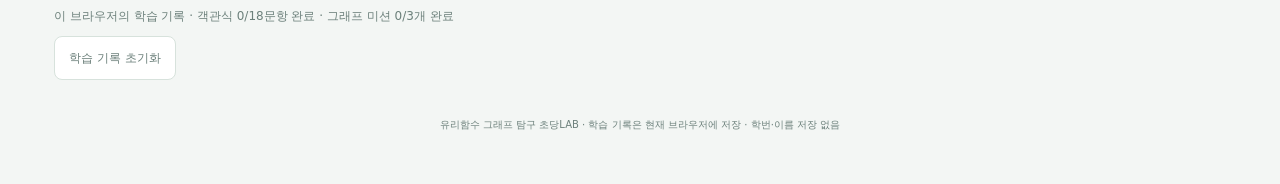
==== commit 9e8f65bd: "Add Chodang LAB completion tracking and submission preparation" ====
--- a/index.html
+++ b/index.html
@@ -1,6 +1,6 @@
 <!-- tools/build.py로 생성됨. 화면 구조는 tools/index.template.html에서 편집하세요. -->
 <!doctype html>
-<html lang="ko"><head><meta charset="utf-8"><meta name="viewport" content="width=device-width,initial-scale=1"><title>유리함수 그래프 탐구 LAB</title><link rel="icon" href="data:,"><!-- 편집 원본: style.css -->
+<html lang="ko"><head><meta charset="utf-8"><meta name="viewport" content="width=device-width,initial-scale=1"><title>유리함수 그래프 탐구 초당LAB</title><link rel="icon" href="data:,"><!-- 편집 원본: style.css -->
 <style>
 :root{font-family:system-ui,-apple-system,"Segoe UI",sans-serif;color:#183b3a;background:#f3f6f4;font-synthesis:none;--green:#167968;--muted:#6c807b}*{box-sizing:border-box}body{margin:0}header,main{max-width:1240px;margin:auto;padding:28px 32px}header{padding-bottom:26px}.brand{font-size:11px;letter-spacing:2px;color:var(--green);font-weight:800}.brand span{letter-spacing:0;color:var(--muted);margin-left:12px;font-weight:500}h1{font-size:32px;letter-spacing:-1.3px;margin:15px 0 8px}em{font-style:normal;color:var(--green)}header p{font-size:14px;color:var(--muted);margin:0}main{padding-top:0}nav{display:grid;grid-template-columns:repeat(4,1fr);gap:8px}button{font:inherit;cursor:pointer;border:1px solid #d7e2dc;background:white;border-radius:8px;color:inherit;padding:10px 14px}button:hover{background:#eaf3ee}button:focus-visible,input:focus-visible,textarea:focus-visible{outline:3px solid #dc9a45;outline-offset:3px}nav button{text-align:left;font-size:13px;padding:14px}nav button span{display:block;font-size:10px;margin-bottom:5px;opacity:.7}nav button.active{background:var(--green);color:white;border-color:var(--green)}.prompt{display:flex;gap:16px;align-items:center;padding:23px 4px}.prompt>span{font-size:12px;color:var(--green);border:1px solid #bed9cb;border-radius:50%;width:40px;height:40px;display:grid;place-items:center;flex-shrink:0}h2{font-size:16px;margin:0 0 7px}.prompt p{font-size:13px;margin:0;color:var(--muted);line-height:1.6}.workspace{display:grid;grid-template-columns:minmax(0,1fr) 310px;gap:20px}.plot-panel,aside,.notes{background:white;border:1px solid #dce5df;border-radius:13px;overflow:hidden}.plot-head{display:flex;justify-content:space-between;padding:17px 20px;font-size:12px;border-bottom:1px solid #edf0ed}.plot-head span{font-size:10px;color:var(--muted)}i{display:inline-block;background:var(--green);width:14px;height:3px;vertical-align:middle;margin-right:4px}.compare-key{color:#9b7cba;font-weight:500;margin-left:8px}#plotWrap{height:470px;position:relative;overflow:hidden}canvas{width:100%;height:100%;display:block;touch-action:none}#coordinate{position:absolute;bottom:12px;left:12px;pointer-events:none;font-size:11px;background:#fffffff0;border:1px solid #e1e9e4;padding:6px 10px;border-radius:5px}.tools{padding:12px;display:flex;gap:6px;align-items:center;border-top:1px solid #edf0ed}.tools button{padding:5px 10px;font-size:12px}.tools small{margin-left:auto;font-size:10px;color:var(--muted)}aside{padding:22px}#formula{background:#edf5f0;border-radius:9px;text-align:center;padding:20px 5px;font-size:22px;font-weight:650;margin-top:20px;color:var(--green)}.hint{font-size:10px;color:var(--muted);text-align:center}.slider-row{margin:25px 0}.slider-label{display:flex;align-items:center;justify-content:space-between;font-size:12px}.slider-label b{font-size:17px}.slider-label output{background:#f0f5f2;padding:4px 9px;border-radius:5px;font-weight:650;color:var(--green)}input[type=range]{width:100%;accent-color:var(--green);margin:13px 0 2px}.range-label{display:flex;justify-content:space-between;color:var(--muted);font-size:10px}.settings{border-top:1px solid #e4ebe6;padding-top:15px}h3{font-size:12px;margin:0 0 14px}.settings label{display:flex;align-items:center;gap:7px;font-size:11px;margin:13px 0;line-height:1.5}input[type=checkbox]{accent-color:var(--green)}#locked{font-size:9px;color:#9a7747;margin-left:auto}.secondary{width:100%;font-size:12px;margin-top:14px}.notes{margin-top:22px;padding:22px}.section-heading{display:flex;justify-content:space-between;align-items:center;margin-bottom:17px}.section-heading span{font-size:10px;color:var(--muted)}.note-grid{display:grid;grid-template-columns:repeat(3,1fr);gap:16px}.note-grid label{display:flex;flex-direction:column;gap:7px}.note-grid b{font-size:12px;color:var(--green)}.note-grid span{font-size:11px;color:var(--muted)}textarea{resize:vertical;min-height:90px;border:1px solid #dce5df;border-radius:7px;background:#fbfcfa;padding:12px;font-family:inherit;font-size:12px;line-height:1.7;width:100%;color:inherit}.check-row{display:flex;justify-content:space-between;align-items:center;gap:10px;margin-top:16px}.check-row p{font-size:11px;color:var(--muted)}.primary{background:var(--green);color:white;border:0;font-size:12px;min-width:130px}.primary:hover{background:#105f51}.primary span{margin-left:20px}#result{margin-top:16px;background:#edf5f0;padding:16px;font-size:13px;line-height:1.9;border-radius:8px}footer{text-align:center;font-size:10px;color:var(--muted);padding:24px}@media(max-width:850px){header,main{padding-left:18px;padding-right:18px}.workspace{grid-template-columns:minmax(0,1fr) 260px}#plotWrap{height:470px}.tools small{display:none}nav button{font-size:11px;padding:10px}h1{font-size:27px}}@media(max-width:620px){.workspace{grid-template-columns:1fr}#plotWrap{height:400px}.note-grid{grid-template-columns:1fr}nav{grid-template-columns:repeat(2,1fr)}.section-heading{align-items:start;gap:8px;flex-direction:column}.plot-head{padding:14px 10px}header{padding-top:22px}.check-row{align-items:start}.brand span{display:none}}
 /* 활동별 객관식 탐구와 목표 미션 */
@@ -23,14 +23,16 @@
 #missionPanel .mission-actions button{min-height:44px;padding:8px 14px;font-size:13px;line-height:1.4;white-space:nowrap}
 #missionPanel #missionFeedback,#missionPanel #missionSolution,#missionPanel #challengeComplete{margin:0;padding:6px 10px;font-size:12px;line-height:1.6;overflow-wrap:anywhere}
 @media(max-width:620px){#missionPanel{padding:12px;gap:8px}#missionPanel .mission-heading{gap:8px}#missionPanel .mission-heading h2{font-size:15px}#missionPanel #missionProgress{font-size:12px}#missionPanel .mission-choices{display:grid;grid-template-columns:repeat(3,minmax(0,1fr))}#missionPanel .mission-choices button{padding:7px 4px;font-size:12px;overflow-wrap:anywhere}#missionPanel .mission-actions button{flex:1 1 auto}#missionPanel #missionDescription{font-size:13px}}
+/* 브라우저에 남기는 익명 학습 완료 기록과 완료 입력 창 */
+.question-complete{display:inline-block;margin-left:8px;font-size:11px;line-height:1.5;color:var(--green);font-weight:700}.activity-complete{box-shadow:inset 0 -3px 0 #63b896}.learning-status{margin-top:18px;padding:14px 2px;font-size:12px;color:var(--muted)}.learning-status p{line-height:1.7;margin:0 0 10px}.learning-status>div{display:flex;gap:8px;flex-wrap:wrap}.learning-status button{font-size:12px;min-height:44px}#storageNotice{color:#8a5826}#completionDialog{width:min(540px,calc(100% - 32px));max-height:calc(100dvh - 40px);border:1px solid #dce5df;border-radius:16px;padding:0;color:#183b3a;background:white;box-shadow:0 16px 70px #133e3633}#completionDialog::backdrop{background:#143b3466}.completion-content{padding:26px}#completionMessage{font-size:18px;line-height:1.7;word-break:keep-all}#completionScope{font-size:12px;color:var(--muted);line-height:1.7;margin:14px 0 20px}#completionForm{display:grid;gap:9px}#completionForm label{font-size:13px;font-weight:700}#completionForm input{font:inherit;font-size:16px;padding:12px;border:1px solid #cfddd4;border-radius:8px;width:100%;min-width:0}#submissionStatus{font-size:12px;line-height:1.8;color:var(--muted);margin:8px 0;overflow-wrap:anywhere}.completion-actions{display:flex;gap:8px;flex-wrap:wrap}.completion-actions button{min-height:44px;font-size:13px}@media(max-width:420px){.completion-content{padding:20px}#completionMessage{font-size:17px}.completion-actions button{flex:1 1 auto}}
 </style></head>
-<body><header><div class="brand">MATH EXPLORER <span>공통수학 · 함수</span></div><h1>유리함수 그래프 탐구 <em>LAB</em></h1><p>움직여 보고, 예상하고, 수학의 규칙을 발견하세요.</p></header>
+<body><header><div class="brand">MATH EXPLORER <span>공통수학 · 함수</span></div><h1>유리함수 그래프 탐구 <em>초당LAB</em></h1><p>움직여 보고, 예상하고, 수학의 규칙을 발견하세요.</p></header>
 <main><p id="runtime-status" role="status">그래프를 준비하고 있습니다. 이 문구가 계속 보이면 미리보기의 JavaScript 실행 허용 여부를 확인해 주세요.</p><noscript><p>이 탐구 도구는 JavaScript가 필요합니다. 브라우저에서 JavaScript를 허용하고 다시 열어 주세요.</p></noscript><nav aria-label="탐구 활동" id="activities"></nav><section class="prompt"><span id="step"></span><div><h2 id="activityTitle"></h2><p id="question"></p></div></section>
 <section id="missionPanel" class="notes" hidden aria-labelledby="missionTitle"><div class="mission-heading"><h2 id="missionTitle">목표 그래프 만들기</h2><p id="missionProgress" role="status"></p></div><div id="missionChoices" class="mission-choices" aria-label="미션 선택"></div><p id="missionDescription"></p><div class="mission-actions"><button id="checkMission" class="primary">미션 확인하기</button><button id="showSolution" disabled>정답 해설</button><button id="nextMission" class="primary" disabled>다음 미션 →</button><button id="restartChallenge">처음부터 다시 도전</button></div><div id="missionFeedback" role="status" hidden></div><div id="missionSolution" class="solution" hidden></div><p id="challengeComplete" class="mission-success" role="status" hidden>축하합니다! 유리함수 그래프 챌린지의 모든 미션을 완료했습니다!</p></section>
 <div class="workspace"><section class="plot-panel" aria-label="좌표평면"><div class="plot-head"><strong>그래프 실험실</strong><span><i></i> 탐구 함수 <b class="compare-key">┄ 비교 함수</b></span></div><div id="plotWrap"><canvas id="plot" aria-label="유리함수 그래프. 드래그로 이동하고 휠로 확대할 수 있습니다."></canvas><div id="graphLabels" aria-label="좌표와 점근선 레이블"></div><div id="successOverlay" role="status" aria-live="polite" hidden>성공!</div><output id="coordinate">그래프 위를 가리켜 좌표를 확인하세요</output></div><div class="tools"><button id="zoomIn" aria-label="확대">＋</button><button id="zoomOut" aria-label="축소">−</button><button id="resetView">화면 초기화</button><small>드래그: 이동 · 휠: 확대/축소 · 터치: 좌표</small></div></section>
 <aside><h2>함수 설정</h2><div id="formula" aria-live="polite"></div><p class="hint">y = a / (x − p) + q, &nbsp; a ≠ 0</p><div id="sliders"></div><div class="settings"><h3>표시 설정</h3><label><input type="checkbox" id="asymptotes" disabled> 점근선 표시 <span id="locked">정답 확인 후 공개</span></label><label><input type="checkbox" id="compare"> 원래 그래프 y = a/x 겹쳐 보기</label></div><button id="resetAll" class="secondary">계수 기본값으로</button><p class="hint" id="controlHint"></p></aside></div>
 
-<section class="notes" aria-labelledby="quizTitle"><div class="section-heading"><h2 id="quizTitle"></h2><span>선택한 답은 현재 활동에서만 유지됩니다</span></div><p class="quiz-guide" id="quizGuide"></p><div id="quizCards" class="quiz-grid"></div></section><footer>유리함수 그래프 탐구 LAB · 개인정보 수집 없음 · 서버 저장 없음</footer></main><!-- 편집 원본: math.js -->
+<section class="notes" aria-labelledby="quizTitle"><div class="section-heading"><h2 id="quizTitle"></h2><span>정답 확인을 마친 완료 기록은 이 브라우저에 저장됩니다</span></div><p class="quiz-guide" id="quizGuide"></p><div id="quizCards" class="quiz-grid"></div></section><section class="learning-status" aria-label="전체 학습 진행"><p id="learningProgress" role="status"></p><p id="storageNotice" hidden>이 환경에서는 브라우저 저장을 사용할 수 없습니다. 새로고침하면 기록이 사라질 수 있습니다.</p><div><button id="reopenCompletion" hidden>완료 메시지 열기</button><button id="resetLearning">학습 기록 초기화</button></div></section><footer>유리함수 그래프 탐구 초당LAB · 학습 기록은 현재 브라우저에 저장 · 학번·이름 저장 없음</footer></main><dialog id="completionDialog" aria-labelledby="completionMessage" aria-describedby="completionScope"><div class="completion-content"><h2 id="completionMessage">수고했습니다. 모든 활동이 완벽해요. 수학 선생님께 완료메세지를 보내기 위해 학번과 이름을 입력해주세요.</h2><p id="completionScope">현재 브라우저의 학습 기록에 따른 완료입니다. 서버에서 검증된 학습 결과가 아닙니다.</p><form id="completionForm" autocomplete="off"><label for="studentNumber">학번</label><input id="studentNumber" name="studentNumber" type="text" inputmode="numeric" pattern="[0-9]{1,20}" maxlength="20" required autocomplete="off" placeholder="학번 입력"><label for="studentName">이름</label><input id="studentName" name="studentName" type="text" pattern="[가-힣]{1,20}" maxlength="20" required autocomplete="off" placeholder="한글 이름 입력"><p id="submissionStatus" role="status"></p><div class="completion-actions"><button id="sendCompletion" class="primary" type="submit" disabled>선생님께 전송</button><button id="closeCompletion" type="button">나중에 입력</button></div></form></div></dialog><!-- 편집 원본: math.js -->
 <script>
 /* Pure mathematical helpers shared by the browser and the regression tests. */
 (function(root){
@@ -74,16 +76,102 @@
   const api={A_VALUES,MISSION_A_VALUES,value,formula,toScreen,toWorld,branches,makeMission,checkMission};
   if(typeof module!=='undefined')module.exports=api;else root.LabMath=api;
 })(typeof window!=='undefined'?window:globalThis);
+</script><!-- 편집 원본: progress.js -->
+<script>
+/* Only completion flags and anonymous submission metadata are persisted. */
+(function(root){
+ const KEY='chodang-lab-progress-v1',VERSION=1;
+ const matrix=()=>Array.from({length:3},()=>[false,false,false]);
+ function empty(){return {version:VERSION,quiz:matrix(),missionQuiz:matrix(),missions:[false,false,false],submission:null};}
+ function normalize(raw){
+   const clean=empty();if(!raw||raw.version!==VERSION)return clean;
+   for(const key of ['quiz','missionQuiz'])for(let i=0;i<3;i++)for(let j=0;j<3;j++)clean[key][i][j]=raw[key]?.[i]?.[j]===true;
+   for(let i=0;i<3;i++)clean.missions[i]=raw.missions?.[i]===true&&(i===0||clean.missions[i-1]);
+   const s=raw.submission;
+   if(s&&typeof s.id==='string'&&/^[a-zA-Z0-9-]{8,100}$/.test(s.id)&&typeof s.submittedAt==='string'&&Number.isFinite(Date.parse(s.submittedAt)))clean.submission={id:s.id,submittedAt:s.submittedAt,confirmed:s.confirmed===true};
+   return clean;
+ }
+ function createStore(storage){
+   let state=empty(),available=Boolean(storage);
+   try{if(storage)state=normalize(JSON.parse(storage.getItem(KEY)));}catch{available=false;}
+   function save(){try{if(storage){storage.setItem(KEY,JSON.stringify(state));available=true;}}catch{available=false;}}
+   const valid=n=>Number.isInteger(n)&&n>=0&&n<3;
+   function row(activity,mission){return activity===3?(valid(mission)?state.missionQuiz[mission]:null):(valid(activity)?state.quiz[activity]:null);}
+   const store={
+     get missions(){return state.missions;},get storageAvailable(){return available;},
+     isQuestionDone:(activity,mission,i)=>valid(i)&&row(activity,mission)?.[i]===true,
+     markQuestion(activity,mission,i){const r=row(activity,mission);if(valid(i)&&r&&!r[i]){r[i]=true;save();}},
+     markMission(i){if(valid(i)&&(i===0||state.missions[i-1])&&!state.missions[i]){state.missions[i]=true;save();}},
+     activityDone(i){return i===3?state.missionQuiz.flat().every(Boolean)&&state.missions.every(Boolean):valid(i)&&state.quiz[i].every(Boolean);},
+     allComplete:()=>state.quiz.flat().every(Boolean)&&state.missionQuiz.flat().every(Boolean)&&state.missions.every(Boolean),
+     counts:()=>({questions:[...state.quiz.flat(),...state.missionQuiz.flat()].filter(Boolean).length,missions:state.missions.filter(Boolean).length}),
+     restartMissions(){state.missions.fill(false);state.missionQuiz=matrix();state.submission=null;save();},
+     reset(){state.quiz=matrix();state.missionQuiz=matrix();state.missions.fill(false);state.submission=null;save();},
+     submission(){return state.submission?{...state.submission}:null;},
+     beginSubmission(){
+       if(!store.allComplete())throw new Error('모든 활동을 먼저 완료해 주세요.');
+       if(!state.submission){const id=root.crypto?.randomUUID?.()||`local-${Date.now()}-${Math.random().toString(36).slice(2)}`;state.submission={id,submittedAt:new Date().toISOString(),confirmed:false};save();}
+       return {...state.submission};
+     },
+     confirmSubmission(id){if(store.allComplete()&&state.submission?.id===id){state.submission.confirmed=true;save();}},
+     snapshot:()=>JSON.parse(JSON.stringify(state))
+   };
+   return store;
+ }
+ const api={KEY,createStore,normalize};
+ if(typeof module!=='undefined')module.exports=api;else root.LabProgress=api;
+})(typeof window!=='undefined'?window:globalThis);
+</script><!-- 편집 원본: submission.js -->
+<script>
+/* Set only after deploying and testing the teacher's Apps Script endpoint.
+ * Empty URL deliberately prevents all network requests.
+ * Server contract and CORS/idempotency requirements: SUBMISSION_SETUP.md.
+ */
+(function(root){
+ const config={url:''};
+ function isConfigured(){
+   try{const u=new URL(config.url);return u.protocol==='https:'&&u.hostname==='script.google.com'&&/^\/macros\/s\/[A-Za-z0-9_-]+\/exec$/.test(u.pathname)&&!u.search&&!u.hash&&!u.username&&!u.password&&u.port==='';}catch{return false;}
+ }
+ function validIdentity(studentNumber,name){return /^[0-9]{1,20}$/.test(studentNumber)&&/^[가-힣]{1,20}$/.test(name);}
+ async function sendCompletion(payload){
+   if(!isConfigured())throw new Error('선생님 전송 주소가 아직 설정되지 않았습니다.');
+   if(!validIdentity(payload.studentNumber,payload.name))throw new Error('학번은 숫자, 이름은 한글로 입력해 주세요.');
+   if(payload.result?.source!=='browser-local-progress'||payload.result?.complete!==true||payload.result?.questions!==18||payload.result?.missions!==3)throw new Error('모든 활동을 먼저 완료해 주세요.');
+   const bytes=new TextEncoder().encode(JSON.stringify(payload));
+   const payloadHash=Array.from(new Uint8Array(await root.crypto.subtle.digest('SHA-256',bytes)),b=>b.toString(16).padStart(2,'0')).join('');
+   const controller=new AbortController(),timer=setTimeout(()=>controller.abort(),15000);
+   try{
+     const response=await fetch(config.url,{
+       method:'POST',mode:'cors',credentials:'omit',redirect:'follow',signal:controller.signal,
+       // Form encoding avoids a JSON Content-Type preflight. The final response
+       // still MUST allow CORS; an opaque/no-cors response is never success.
+       body:new URLSearchParams({payload:JSON.stringify({...payload,payloadHash})})
+     });
+     if(!response.ok||response.type==='opaque')throw new Error('서버 응답을 확인할 수 없습니다. 다시 시도해 주세요.');
+     let ack;try{ack=await response.json();}catch{throw new Error('서버 확인 응답 형식이 올바르지 않습니다. 다시 시도해 주세요.');}
+     if(!ack||typeof ack!=='object'||ack.ok!==true||ack.submissionId!==payload.submissionId||ack.payloadHash!==payloadHash||typeof ack.receiptId!=='string'||!ack.receiptId.trim())throw new Error('서버의 저장 확인을 받지 못했습니다. 다시 시도해 주세요.');
+     return {confirmed:true};
+   }catch(error){
+     if(error.name==='AbortError')throw new Error('응답 대기 시간이 지났습니다. 같은 제출 번호로 다시 시도해 주세요.');
+     if(error instanceof TypeError)throw new Error('연결 또는 CORS 응답 확인에 실패했습니다. 다시 시도해 주세요.');
+     throw error;
+   }finally{clearTimeout(timer);}
+ }
+ root.LabSubmission={config,isConfigured,validIdentity,sendCompletion};
+})(window);
 </script><!-- 편집 원본: app.js -->
 <script>
 const M=LabMath,$=id=>document.getElementById(id);
+let learningStorage=null;try{learningStorage=window.localStorage;}catch{}
+const progress=LabProgress.createStore(learningStorage);
+let completionNotified=false,submitting=false;
 const missions=[
  {name:'기본',target:M.makeMission(-2,3,-1,5)},
  {name:'응용',target:M.makeMission(1,-2,3,-3)},
  {name:'도전',target:M.makeMission(-1,2,1,-1)}
 ];
 let missionIndex=0,target=missions[0].target;
-const completed=missions.map(()=>false);
+const completed=progress.missions;
 let successTimer=null;
 function aValues(){return activity===3?M.MISSION_A_VALUES:M.A_VALUES;}
 const activities=[
@@ -135,12 +223,12 @@
  [...$('activities').children].forEach((b,n)=>{b.classList.toggle('active',n===i);b.setAttribute('aria-pressed',n===i);});
  $('step').textContent=`0${i+1}`;$('activityTitle').textContent=activities[i].title;$('question').textContent=activities[i].prompt;
  $('quizTitle').textContent=`활동 ${i+1} · ${activities[i].title} — 객관식 탐구`;
- $('quizGuide').textContent='그래프를 충분히 관찰한 뒤 각 문항에서 답 하나를 선택하세요. 계수를 바꾸면 현재 그래프에 맞게 문제와 답안이 초기화됩니다.';
+ $('quizGuide').textContent='그래프를 충분히 관찰한 뒤 답을 선택하고 정답 확인하기를 누르세요. 계수를 바꾸면 선택은 초기화되지만 이미 확인한 정답의 완료 기록은 유지됩니다.';
  $('compare').checked=i===1;$('missionPanel').hidden=i!==3;solutionOpen=false;
  $('missionFeedback').hidden=true;$('missionSolution').hidden=true;
  $('controlHint').textContent=`이 활동의 기본값 a = ${a}, p = ${p}, q = ${q}${i===0?' · p, q는 고정':''}`;
  $('coordinate').textContent='그래프 위를 가리켜 좌표를 확인하세요';
- resetView();resetQuiz();if(i===3){renderMissionControls();renderMission();}sync();
+ resetView();resetQuiz();if(i===3){renderMissionControls();renderMission();}sync();updateLearningStatus();
 }
 function question(title,correct,distractors,explain,index){
  const options=[...new Set(distractors)].filter(x=>x!==correct).slice(0,3);
@@ -181,6 +269,7 @@
  questions.forEach((item,i)=>{
    const card=document.createElement('article');card.className='quiz-card';
    const field=document.createElement('fieldset'),legend=document.createElement('legend');legend.textContent=`0${i+1}  ${item.title}`;field.append(legend);
+   const mark=document.createElement('span');mark.className='question-complete';mark.textContent='완료 ✓';mark.hidden=!progress.isQuestionDone(activity,missionIndex,i);legend.append(mark);
    item.options.forEach((text,j)=>{
      const label=document.createElement('label');label.className='answer-option';
      const input=document.createElement('input');input.type='radio';input.name=`quiz-${i}`;input.value=j;
@@ -195,6 +284,7 @@
      feedback.textContent=`${ok?'정답입니다!':'다시 살펴보세요.'} 정답: ${item.options[item.correct]}. ${item.explain}`;
      feedback.hidden=false;card.classList.toggle('correct',ok);card.classList.toggle('incorrect',!ok);
      $('asymptotes').disabled=false;$('asymptotes').checked=true;$('locked').hidden=true;draw();
+     if(ok){progress.markQuestion(activity,missionIndex,i);mark.hidden=false;}updateLearningStatus();
    };
    card.append(field,button,feedback);$('quizCards').append(card);
  });
@@ -231,14 +321,14 @@
  $('missionSolution').hidden=false;
 }
 function celebrate(){
- completed[missionIndex]=true;
+ progress.markMission(missionIndex);
  $('successOverlay').hidden=false;
  const shownMission=missionIndex;
  successTimer=setTimeout(()=>{
    successTimer=null;$('successOverlay').hidden=true;
    if(activity===3&&missionIndex===shownMission)renderMissionControls();
  },1000);
- renderMissionControls();
+ renderMissionControls();updateLearningStatus();
 }
 function renderMission(){
  const result=M.checkMission(a,p,q,target),messages=[];
@@ -253,7 +343,7 @@
 $('checkMission').onclick=renderMission;
 $('showSolution').onclick=showSolution;
 $('nextMission').onclick=()=>{if(!$('nextMission').disabled)selectMission(missionIndex+1);};
-$('restartChallenge').onclick=()=>{cancelSuccess();completed.fill(false);selectMission(0);};
+$('restartChallenge').onclick=()=>{if(submitting)return;cancelSuccess();progress.restartMissions();selectMission(0);updateLearningStatus();};
 // Labels live in an overlay so their bounds can be measured and kept inside
 // the plot. Only annotations move; every mathematical coordinate stays fixed.
 let graphLabels=[],labelObstacles=[],curvePixels=[];
@@ -342,5 +432,47 @@
 canvas.onpointerdown=e=>{if(drag)return;drag={id:e.pointerId,x:e.clientX,y:e.clientY};canvas.setPointerCapture(e.pointerId);inspect(e);};
 canvas.onpointermove=e=>{if(drag&&drag.id===e.pointerId){v.cx-=(e.clientX-drag.x)/v.scale;v.cy+=(e.clientY-drag.y)/v.scale;v.cx=Math.max(-10000,Math.min(10000,v.cx));v.cy=Math.max(-10000,Math.min(10000,v.cy));drag={id:e.pointerId,x:e.clientX,y:e.clientY};draw();}inspect(e);};
 canvas.onpointerup=canvas.onpointercancel=e=>{if(drag?.id===e.pointerId)drag=null;};
-selectActivity(0);sync();resize();
+function updateLearningStatus(){
+ const counts=progress.counts(),done=progress.allComplete();
+ $('learningProgress').textContent=`이 브라우저의 학습 기록 · 객관식 ${counts.questions}/18문항 완료 · 그래프 미션 ${counts.missions}/3개 완료`;
+ $('storageNotice').hidden=progress.storageAvailable;
+ [...$('activities').children].forEach((button,i)=>{button.classList.toggle('activity-complete',progress.activityDone(i));});
+ $('reopenCompletion').hidden=!done;
+ if(!done)completionNotified=false;
+ if(done&&!completionNotified&&!progress.submission()?.confirmed){completionNotified=true;openCompletion();}
+}
+function refreshSubmission(){
+ const sent=progress.submission()?.confirmed===true,configured=LabSubmission.isConfigured();
+ const valid=LabSubmission.validIdentity($('studentNumber').value.trim(),$('studentName').value.trim());
+ $('sendCompletion').disabled=!progress.allComplete()||!valid||!configured||submitting||sent;
+ $('studentNumber').disabled=$('studentName').disabled=submitting||sent;
+ $('closeCompletion').disabled=submitting;$('resetLearning').disabled=submitting;$('restartChallenge').disabled=submitting;
+ if(sent)$('submissionStatus').textContent='서버의 저장 확인을 받은 제출입니다. 중복 전송하지 않습니다.';
+ else if(!configured)$('submissionStatus').textContent='전송 연결 준비 중입니다. 선생님 전송 주소가 없어 전송할 수 없습니다. 학번과 이름은 저장되지 않습니다.';
+}
+function openCompletion(){
+ if(!progress.allComplete())return;
+ $('completionForm').reset();refreshSubmission();
+ if(!$('completionDialog').open)$('completionDialog').showModal();
+}
+$('reopenCompletion').onclick=openCompletion;
+$('closeCompletion').onclick=()=>{if(!submitting)$('completionDialog').close();};
+$('completionDialog').addEventListener('cancel',event=>{if(submitting)event.preventDefault();});
+$('completionDialog').addEventListener('close',()=>{$('completionForm').reset();});
+for(const key of ['studentNumber','studentName'])$(key).addEventListener('input',refreshSubmission);
+$('resetLearning').onclick=()=>{
+ if(submitting)return;cancelSuccess();progress.reset();missionIndex=0;target=missions[0].target;
+ $('completionDialog').close();completionNotified=false;selectActivity(0);updateLearningStatus();
+};
+$('completionForm').addEventListener('submit',async event=>{
+ event.preventDefault();refreshSubmission();if($('sendCompletion').disabled)return;
+ const studentNumber=$('studentNumber').value.trim(),name=$('studentName').value.trim();
+ const attempt=progress.beginSubmission();submitting=true;refreshSubmission();$('submissionStatus').textContent='전송 중입니다. 서버의 저장 확인을 기다리고 있습니다.';
+ try{
+   await LabSubmission.sendCompletion({submissionId:attempt.id,submittedAt:attempt.submittedAt,studentNumber,name,result:{source:'browser-local-progress',complete:true,questions:18,missions:3}});
+   progress.confirmSubmission(attempt.id);$('completionForm').reset();
+ }catch(error){$('submissionStatus').textContent=error.message;}
+ finally{submitting=false;refreshSubmission();}
+});
+selectActivity(0);sync();resize();updateLearningStatus();
 </script></body></html>
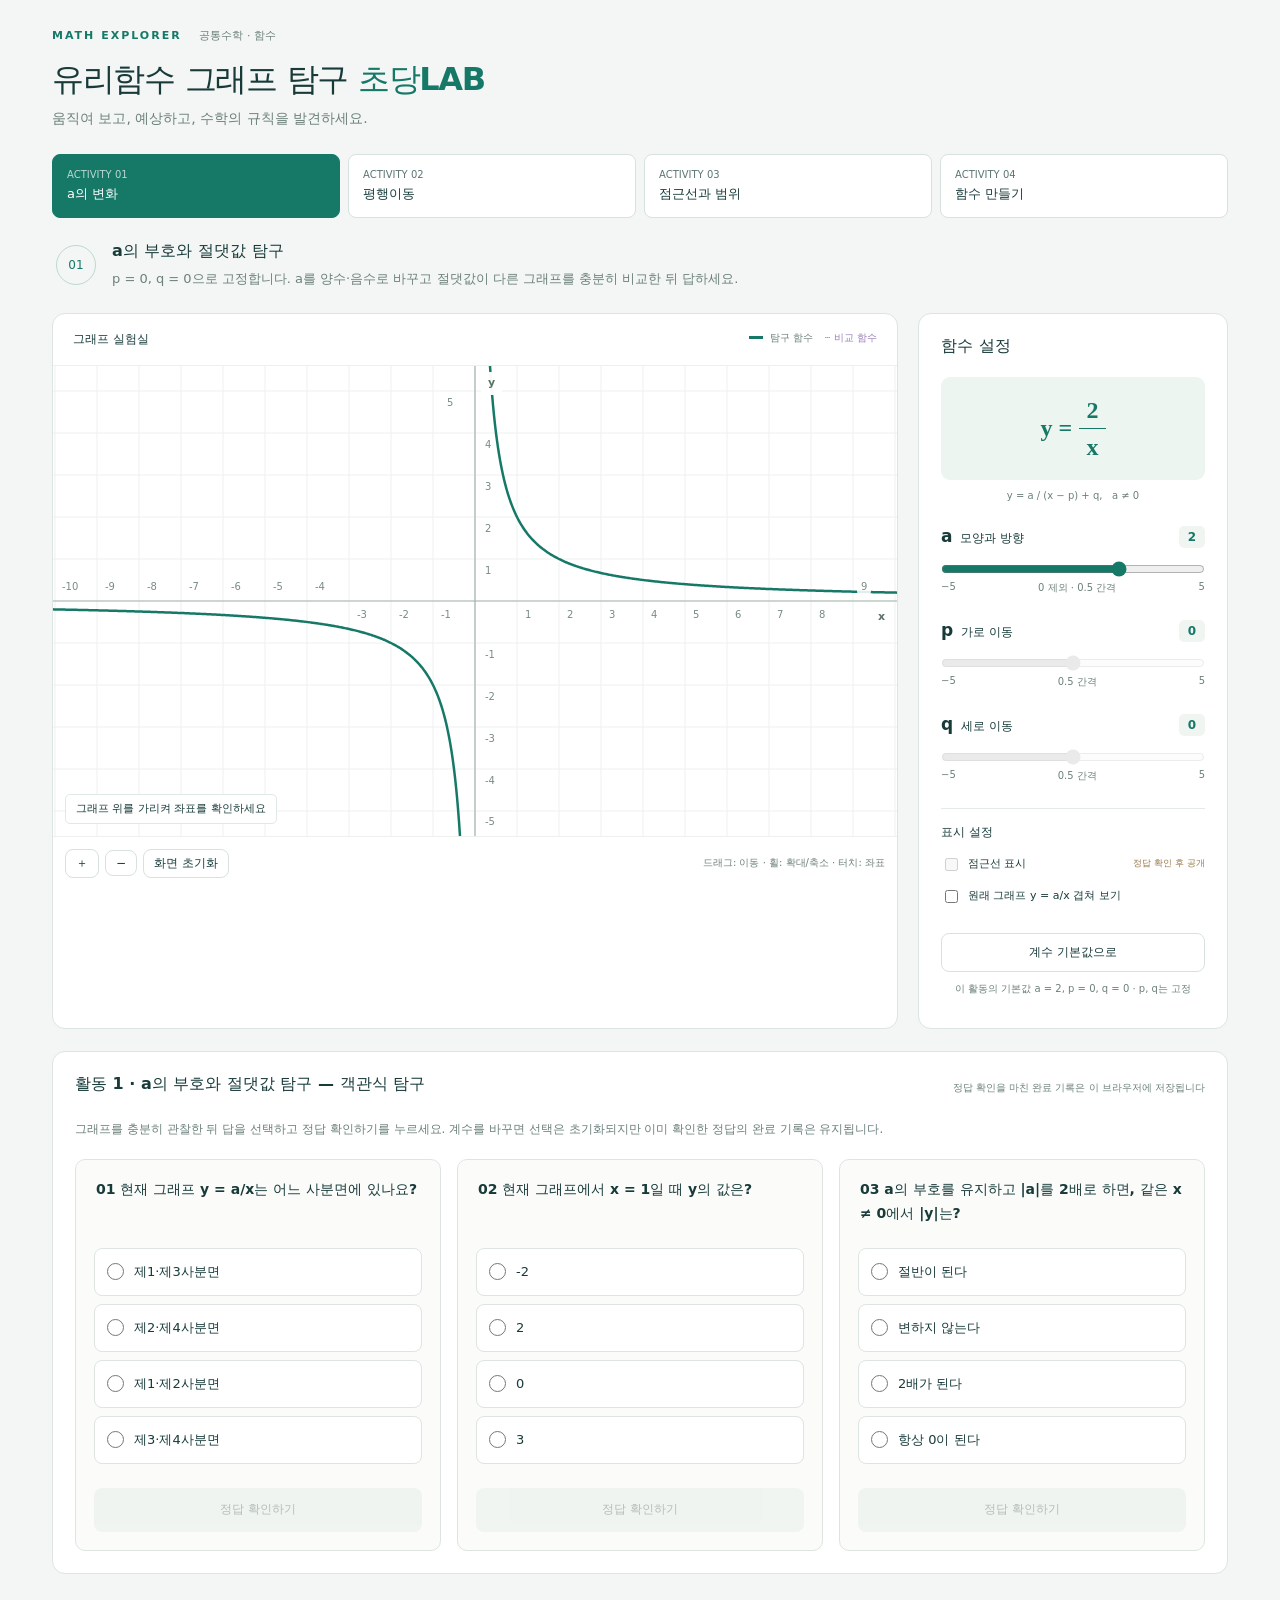
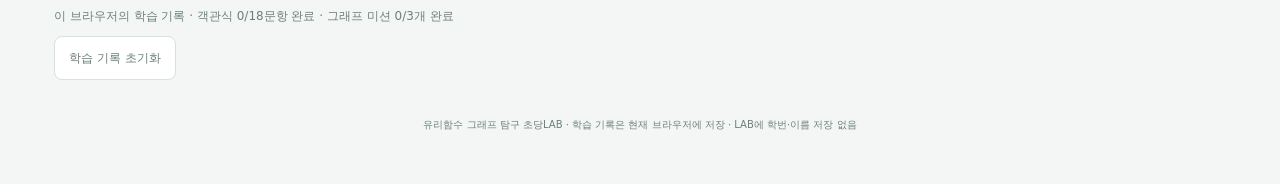
==== commit e7e1f29b: "Open existing Apps Script submission page after LAB completion" ====
--- a/index.html
+++ b/index.html
@@ -25,6 +25,8 @@
 @media(max-width:620px){#missionPanel{padding:12px;gap:8px}#missionPanel .mission-heading{gap:8px}#missionPanel .mission-heading h2{font-size:15px}#missionPanel #missionProgress{font-size:12px}#missionPanel .mission-choices{display:grid;grid-template-columns:repeat(3,minmax(0,1fr))}#missionPanel .mission-choices button{padding:7px 4px;font-size:12px;overflow-wrap:anywhere}#missionPanel .mission-actions button{flex:1 1 auto}#missionPanel #missionDescription{font-size:13px}}
 /* 브라우저에 남기는 익명 학습 완료 기록과 완료 입력 창 */
 .question-complete{display:inline-block;margin-left:8px;font-size:11px;line-height:1.5;color:var(--green);font-weight:700}.activity-complete{box-shadow:inset 0 -3px 0 #63b896}.learning-status{margin-top:18px;padding:14px 2px;font-size:12px;color:var(--muted)}.learning-status p{line-height:1.7;margin:0 0 10px}.learning-status>div{display:flex;gap:8px;flex-wrap:wrap}.learning-status button{font-size:12px;min-height:44px}#storageNotice{color:#8a5826}#completionDialog{width:min(540px,calc(100% - 32px));max-height:calc(100dvh - 40px);border:1px solid #dce5df;border-radius:16px;padding:0;color:#183b3a;background:white;box-shadow:0 16px 70px #133e3633}#completionDialog::backdrop{background:#143b3466}.completion-content{padding:26px}#completionMessage{font-size:18px;line-height:1.7;word-break:keep-all}#completionScope{font-size:12px;color:var(--muted);line-height:1.7;margin:14px 0 20px}#completionForm{display:grid;gap:9px}#completionForm label{font-size:13px;font-weight:700}#completionForm input{font:inherit;font-size:16px;padding:12px;border:1px solid #cfddd4;border-radius:8px;width:100%;min-width:0}#submissionStatus{font-size:12px;line-height:1.8;color:var(--muted);margin:8px 0;overflow-wrap:anywhere}.completion-actions{display:flex;gap:8px;flex-wrap:wrap}.completion-actions button{min-height:44px;font-size:13px}@media(max-width:420px){.completion-content{padding:20px}#completionMessage{font-size:17px}.completion-actions button{flex:1 1 auto}}
+/* Google Apps Script의 기존 제출 화면을 여는 완료 팝업 */
+#completionDialog:has(iframe){width:min(760px,calc(100% - 32px))}.submission-link{display:inline-flex;align-items:center;justify-content:center;text-decoration:none;padding:10px 14px;border-radius:8px;font-size:13px;min-height:44px;line-height:1.5}.submission-link[aria-disabled=true]{opacity:.5;cursor:default;pointer-events:none}.submission-link:focus-visible{outline:3px solid #dc9a45;outline-offset:3px}#submissionFrameHost{margin-top:14px;border:1px solid #dce5df;border-radius:9px;overflow:hidden;background:#f7faf8}#submissionFrameHost iframe{display:block;width:100%;height:440px;height:min(440px,55dvh);min-height:280px;border:0}.submission-privacy{font-size:11px;line-height:1.8;color:var(--muted);margin:14px 0 0}#submissionStatus{margin-top:14px}@media(max-width:420px){.completion-actions .submission-link{flex:1 1 100%}#submissionFrameHost iframe{min-height:260px}}
 </style></head>
 <body><header><div class="brand">MATH EXPLORER <span>공통수학 · 함수</span></div><h1>유리함수 그래프 탐구 <em>초당LAB</em></h1><p>움직여 보고, 예상하고, 수학의 규칙을 발견하세요.</p></header>
 <main><p id="runtime-status" role="status">그래프를 준비하고 있습니다. 이 문구가 계속 보이면 미리보기의 JavaScript 실행 허용 여부를 확인해 주세요.</p><noscript><p>이 탐구 도구는 JavaScript가 필요합니다. 브라우저에서 JavaScript를 허용하고 다시 열어 주세요.</p></noscript><nav aria-label="탐구 활동" id="activities"></nav><section class="prompt"><span id="step"></span><div><h2 id="activityTitle"></h2><p id="question"></p></div></section>
@@ -32,7 +34,7 @@
 <div class="workspace"><section class="plot-panel" aria-label="좌표평면"><div class="plot-head"><strong>그래프 실험실</strong><span><i></i> 탐구 함수 <b class="compare-key">┄ 비교 함수</b></span></div><div id="plotWrap"><canvas id="plot" aria-label="유리함수 그래프. 드래그로 이동하고 휠로 확대할 수 있습니다."></canvas><div id="graphLabels" aria-label="좌표와 점근선 레이블"></div><div id="successOverlay" role="status" aria-live="polite" hidden>성공!</div><output id="coordinate">그래프 위를 가리켜 좌표를 확인하세요</output></div><div class="tools"><button id="zoomIn" aria-label="확대">＋</button><button id="zoomOut" aria-label="축소">−</button><button id="resetView">화면 초기화</button><small>드래그: 이동 · 휠: 확대/축소 · 터치: 좌표</small></div></section>
 <aside><h2>함수 설정</h2><div id="formula" aria-live="polite"></div><p class="hint">y = a / (x − p) + q, &nbsp; a ≠ 0</p><div id="sliders"></div><div class="settings"><h3>표시 설정</h3><label><input type="checkbox" id="asymptotes" disabled> 점근선 표시 <span id="locked">정답 확인 후 공개</span></label><label><input type="checkbox" id="compare"> 원래 그래프 y = a/x 겹쳐 보기</label></div><button id="resetAll" class="secondary">계수 기본값으로</button><p class="hint" id="controlHint"></p></aside></div>
 
-<section class="notes" aria-labelledby="quizTitle"><div class="section-heading"><h2 id="quizTitle"></h2><span>정답 확인을 마친 완료 기록은 이 브라우저에 저장됩니다</span></div><p class="quiz-guide" id="quizGuide"></p><div id="quizCards" class="quiz-grid"></div></section><section class="learning-status" aria-label="전체 학습 진행"><p id="learningProgress" role="status"></p><p id="storageNotice" hidden>이 환경에서는 브라우저 저장을 사용할 수 없습니다. 새로고침하면 기록이 사라질 수 있습니다.</p><div><button id="reopenCompletion" hidden>완료 메시지 열기</button><button id="resetLearning">학습 기록 초기화</button></div></section><footer>유리함수 그래프 탐구 초당LAB · 학습 기록은 현재 브라우저에 저장 · 학번·이름 저장 없음</footer></main><dialog id="completionDialog" aria-labelledby="completionMessage" aria-describedby="completionScope"><div class="completion-content"><h2 id="completionMessage">수고했습니다. 모든 활동이 완벽해요. 수학 선생님께 완료메세지를 보내기 위해 학번과 이름을 입력해주세요.</h2><p id="completionScope">현재 브라우저의 학습 기록에 따른 완료입니다. 서버에서 검증된 학습 결과가 아닙니다.</p><form id="completionForm" autocomplete="off"><label for="studentNumber">학번</label><input id="studentNumber" name="studentNumber" type="text" inputmode="numeric" pattern="[0-9]{1,20}" maxlength="20" required autocomplete="off" placeholder="학번 입력"><label for="studentName">이름</label><input id="studentName" name="studentName" type="text" pattern="[가-힣]{1,20}" maxlength="20" required autocomplete="off" placeholder="한글 이름 입력"><p id="submissionStatus" role="status"></p><div class="completion-actions"><button id="sendCompletion" class="primary" type="submit" disabled>선생님께 전송</button><button id="closeCompletion" type="button">나중에 입력</button></div></form></div></dialog><!-- 편집 원본: math.js -->
+<section class="notes" aria-labelledby="quizTitle"><div class="section-heading"><h2 id="quizTitle"></h2><span>정답 확인을 마친 완료 기록은 이 브라우저에 저장됩니다</span></div><p class="quiz-guide" id="quizGuide"></p><div id="quizCards" class="quiz-grid"></div></section><section class="learning-status" aria-label="전체 학습 진행"><p id="learningProgress" role="status"></p><p id="storageNotice" hidden>이 환경에서는 브라우저 저장을 사용할 수 없습니다. 새로고침하면 기록이 사라질 수 있습니다.</p><div><button id="reopenCompletion" hidden>완료 메시지 열기</button><button id="resetLearning">학습 기록 초기화</button></div></section><footer>유리함수 그래프 탐구 초당LAB · 학습 기록은 현재 브라우저에 저장 · LAB에 학번·이름 저장 없음</footer></main><dialog id="completionDialog" aria-labelledby="completionMessage" aria-describedby="completionScope"><div class="completion-content"><h2 id="completionMessage">수고했습니다. 모든 활동이 완벽해요. 수학 선생님께 완료메세지를 보내기 위해 학번과 이름을 입력해주세요.</h2><p id="completionScope">현재 브라우저의 학습 기록에 따른 완료입니다. 서버에서 검증된 학습 결과가 아닙니다.</p><div class="completion-actions"><a id="openSubmissionNewTab" class="primary submission-link" target="_blank" rel="noopener noreferrer" referrerpolicy="no-referrer" aria-disabled="true" tabindex="-1">새 탭에서 제출 화면 열기</a><button id="hideSubmissionFrame" type="button" hidden>화면이 보이지 않아요</button><button id="closeCompletion" type="button">나중에 제출</button></div><p id="submissionStatus" role="status"></p><div id="submissionFrameHost" hidden></div><p class="submission-privacy">학번과 이름은 교사의 Google Apps Script 제출 화면에서만 입력합니다. LAB은 입력값을 읽거나 저장하지 않으며 전송 성공을 표시하지 않습니다. 제출 결과는 해당 화면의 안내와 교사의 구글시트에서 확인하세요.</p></div></dialog><!-- 편집 원본: math.js -->
 <script>
 /* Pure mathematical helpers shared by the browser and the regression tests. */
 (function(root){
@@ -123,48 +125,37 @@
 })(typeof window!=='undefined'?window:globalThis);
 </script><!-- 편집 원본: submission.js -->
 <script>
-/* Set only after deploying and testing the teacher's Apps Script endpoint.
- * Empty URL deliberately prevents all network requests.
- * Server contract and CORS/idempotency requirements: SUBMISSION_SETUP.md.
+/* Apps Script 제출 화면 연결 설정. 실제 웹앱 URL을 받은 뒤 url에 넣으세요.
+ * 이 모듈은 화면만 엽니다. 학번·이름을 읽거나 전송 성공을 판정하지 않습니다.
  */
 (function(root){
- const config={url:''};
- function isConfigured(){
-   try{const u=new URL(config.url);return u.protocol==='https:'&&u.hostname==='script.google.com'&&/^\/macros\/s\/[A-Za-z0-9_-]+\/exec$/.test(u.pathname)&&!u.search&&!u.hash&&!u.username&&!u.password&&u.port==='';}catch{return false;}
- }
- function validIdentity(studentNumber,name){return /^[0-9]{1,20}$/.test(studentNumber)&&/^[가-힣]{1,20}$/.test(name);}
- async function sendCompletion(payload){
-   if(!isConfigured())throw new Error('선생님 전송 주소가 아직 설정되지 않았습니다.');
-   if(!validIdentity(payload.studentNumber,payload.name))throw new Error('학번은 숫자, 이름은 한글로 입력해 주세요.');
-   if(payload.result?.source!=='browser-local-progress'||payload.result?.complete!==true||payload.result?.questions!==18||payload.result?.missions!==3)throw new Error('모든 활동을 먼저 완료해 주세요.');
-   const bytes=new TextEncoder().encode(JSON.stringify(payload));
-   const payloadHash=Array.from(new Uint8Array(await root.crypto.subtle.digest('SHA-256',bytes)),b=>b.toString(16).padStart(2,'0')).join('');
-   const controller=new AbortController(),timer=setTimeout(()=>controller.abort(),15000);
+ const config={
+   url:'',       // 교사의 https://script.google.com/macros/s/.../exec URL
+   embed:true    // iframe이 허용되지 않는 경우 false: 새 탭 방식만 사용
+ };
+ function webAppUrl(){
    try{
-     const response=await fetch(config.url,{
-       method:'POST',mode:'cors',credentials:'omit',redirect:'follow',signal:controller.signal,
-       // Form encoding avoids a JSON Content-Type preflight. The final response
-       // still MUST allow CORS; an opaque/no-cors response is never success.
-       body:new URLSearchParams({payload:JSON.stringify({...payload,payloadHash})})
-     });
-     if(!response.ok||response.type==='opaque')throw new Error('서버 응답을 확인할 수 없습니다. 다시 시도해 주세요.');
-     let ack;try{ack=await response.json();}catch{throw new Error('서버 확인 응답 형식이 올바르지 않습니다. 다시 시도해 주세요.');}
-     if(!ack||typeof ack!=='object'||ack.ok!==true||ack.submissionId!==payload.submissionId||ack.payloadHash!==payloadHash||typeof ack.receiptId!=='string'||!ack.receiptId.trim())throw new Error('서버의 저장 확인을 받지 못했습니다. 다시 시도해 주세요.');
-     return {confirmed:true};
-   }catch(error){
-     if(error.name==='AbortError')throw new Error('응답 대기 시간이 지났습니다. 같은 제출 번호로 다시 시도해 주세요.');
-     if(error instanceof TypeError)throw new Error('연결 또는 CORS 응답 확인에 실패했습니다. 다시 시도해 주세요.');
-     throw error;
-   }finally{clearTimeout(timer);}
- }
- root.LabSubmission={config,isConfigured,validIdentity,sendCompletion};
+     const u=new URL(config.url);
+     if(u.protocol!=='https:'||u.hostname!=='script.google.com'||!/^\/macros\/s\/[A-Za-z0-9_-]+\/exec$/.test(u.pathname)||u.search||u.hash||u.username||u.password||u.port)return '';
+     return u.href;
+   }catch{return '';}
+ }
+ function createFrame(){
+   const url=webAppUrl();if(!url||!config.embed)return null;
+   const frame=document.createElement('iframe');
+   frame.title='Google Apps Script 학번·이름 제출 화면';frame.referrerPolicy='no-referrer';
+   frame.setAttribute('sandbox','allow-forms allow-scripts allow-same-origin allow-popups allow-popups-to-escape-sandbox');
+   frame.src=url;
+   return frame;
+ }
+ root.LabSubmission={config,webAppUrl,isConfigured:()=>Boolean(webAppUrl()),createFrame};
 })(window);
 </script><!-- 편집 원본: app.js -->
 <script>
 const M=LabMath,$=id=>document.getElementById(id);
 let learningStorage=null;try{learningStorage=window.localStorage;}catch{}
 const progress=LabProgress.createStore(learningStorage);
-let completionNotified=false,submitting=false;
+let completionNotified=false;
 const missions=[
  {name:'기본',target:M.makeMission(-2,3,-1,5)},
  {name:'응용',target:M.makeMission(1,-2,3,-3)},
@@ -343,7 +334,7 @@
 $('checkMission').onclick=renderMission;
 $('showSolution').onclick=showSolution;
 $('nextMission').onclick=()=>{if(!$('nextMission').disabled)selectMission(missionIndex+1);};
-$('restartChallenge').onclick=()=>{if(submitting)return;cancelSuccess();progress.restartMissions();selectMission(0);updateLearningStatus();};
+$('restartChallenge').onclick=()=>{cancelSuccess();progress.restartMissions();selectMission(0);updateLearningStatus();};
 // Labels live in an overlay so their bounds can be measured and kept inside
 // the plot. Only annotations move; every mathematical coordinate stays fixed.
 let graphLabels=[],labelObstacles=[],curvePixels=[];
@@ -439,40 +430,53 @@
  [...$('activities').children].forEach((button,i)=>{button.classList.toggle('activity-complete',progress.activityDone(i));});
  $('reopenCompletion').hidden=!done;
  if(!done)completionNotified=false;
- if(done&&!completionNotified&&!progress.submission()?.confirmed){completionNotified=true;openCompletion();}
-}
-function refreshSubmission(){
- const sent=progress.submission()?.confirmed===true,configured=LabSubmission.isConfigured();
- const valid=LabSubmission.validIdentity($('studentNumber').value.trim(),$('studentName').value.trim());
- $('sendCompletion').disabled=!progress.allComplete()||!valid||!configured||submitting||sent;
- $('studentNumber').disabled=$('studentName').disabled=submitting||sent;
- $('closeCompletion').disabled=submitting;$('resetLearning').disabled=submitting;$('restartChallenge').disabled=submitting;
- if(sent)$('submissionStatus').textContent='서버의 저장 확인을 받은 제출입니다. 중복 전송하지 않습니다.';
- else if(!configured)$('submissionStatus').textContent='전송 연결 준비 중입니다. 선생님 전송 주소가 없어 전송할 수 없습니다. 학번과 이름은 저장되지 않습니다.';
+ if(done&&!completionNotified){completionNotified=true;openCompletion();}
+}
+// This gate is for the current browser's learning record, not server proof.
+function clearSubmissionScreen(){
+ $('submissionFrameHost').replaceChildren();$('submissionFrameHost').hidden=true;
+ $('openSubmissionNewTab').removeAttribute('href');$('openSubmissionNewTab').setAttribute('aria-disabled','true');$('openSubmissionNewTab').tabIndex=-1;
+ $('hideSubmissionFrame').hidden=true;
+}
+function showSubmissionScreen(){
+ clearSubmissionScreen();
+ if(!progress.allComplete())return;
+ const url=LabSubmission.webAppUrl();
+ if(!url){
+   $('submissionStatus').textContent=LabSubmission.config.url?'제출 화면 주소를 확인해 주세요. 교사가 제공한 Apps Script 웹앱의 /exec 주소가 필요합니다.':'제출 화면 연결 준비 중입니다. 교사가 Apps Script 웹앱 URL을 설정하면 이곳에서 열 수 있습니다.';
+   return;
+ }
+ $('openSubmissionNewTab').href=url;$('openSubmissionNewTab').removeAttribute('aria-disabled');$('openSubmissionNewTab').tabIndex=0;
+ const frame=LabSubmission.createFrame();
+ if(frame){
+   $('submissionFrameHost').hidden=false;$('submissionFrameHost').append(frame);$('hideSubmissionFrame').hidden=false;
+   $('submissionStatus').textContent='아래 제출 화면에서 학번과 이름을 입력하세요. 화면이 비어 있거나 Google의 보안 정책으로 표시되지 않으면 새 탭에서 열어 주세요.';
+   // Cross-origin onload can also occur for a blocked frame. It is not a
+   // reliable load or save acknowledgment, so it never changes this status.
+   frame.addEventListener('error',()=>{
+     $('submissionStatus').textContent='제출 화면을 표시하지 못했습니다. 새 탭에서 제출 화면을 열어 주세요.';
+   });
+ }else{
+   $('submissionStatus').textContent='새 탭에서 제출 화면을 열고 학번과 이름을 입력하세요.';
+ }
 }
 function openCompletion(){
  if(!progress.allComplete())return;
- $('completionForm').reset();refreshSubmission();
- if(!$('completionDialog').open)$('completionDialog').showModal();
+ showSubmissionScreen();if(!$('completionDialog').open)$('completionDialog').showModal();
 }
 $('reopenCompletion').onclick=openCompletion;
-$('closeCompletion').onclick=()=>{if(!submitting)$('completionDialog').close();};
-$('completionDialog').addEventListener('cancel',event=>{if(submitting)event.preventDefault();});
-$('completionDialog').addEventListener('close',()=>{$('completionForm').reset();});
-for(const key of ['studentNumber','studentName'])$(key).addEventListener('input',refreshSubmission);
+$('closeCompletion').onclick=()=>{$('completionDialog').close();clearSubmissionScreen();};
+$('completionDialog').addEventListener('close',()=>{if(!$('completionDialog').open)clearSubmissionScreen();});
+$('openSubmissionNewTab').addEventListener('click',event=>{
+ if(!progress.allComplete()||!LabSubmission.isConfigured())event.preventDefault();
+});
+$('hideSubmissionFrame').onclick=()=>{
+ $('submissionFrameHost').replaceChildren();$('submissionFrameHost').hidden=true;$('hideSubmissionFrame').hidden=true;
+ $('submissionStatus').textContent='삽입 화면을 닫았습니다. 새 탭에서 제출 화면을 열어 주세요. 보안 정책은 우회하지 않습니다.';
+};
 $('resetLearning').onclick=()=>{
- if(submitting)return;cancelSuccess();progress.reset();missionIndex=0;target=missions[0].target;
- $('completionDialog').close();completionNotified=false;selectActivity(0);updateLearningStatus();
+ cancelSuccess();progress.reset();missionIndex=0;target=missions[0].target;
+ $('completionDialog').close();clearSubmissionScreen();completionNotified=false;selectActivity(0);updateLearningStatus();
 };
-$('completionForm').addEventListener('submit',async event=>{
- event.preventDefault();refreshSubmission();if($('sendCompletion').disabled)return;
- const studentNumber=$('studentNumber').value.trim(),name=$('studentName').value.trim();
- const attempt=progress.beginSubmission();submitting=true;refreshSubmission();$('submissionStatus').textContent='전송 중입니다. 서버의 저장 확인을 기다리고 있습니다.';
- try{
-   await LabSubmission.sendCompletion({submissionId:attempt.id,submittedAt:attempt.submittedAt,studentNumber,name,result:{source:'browser-local-progress',complete:true,questions:18,missions:3}});
-   progress.confirmSubmission(attempt.id);$('completionForm').reset();
- }catch(error){$('submissionStatus').textContent=error.message;}
- finally{submitting=false;refreshSubmission();}
-});
 selectActivity(0);sync();resize();updateLearningStatus();
 </script></body></html>
